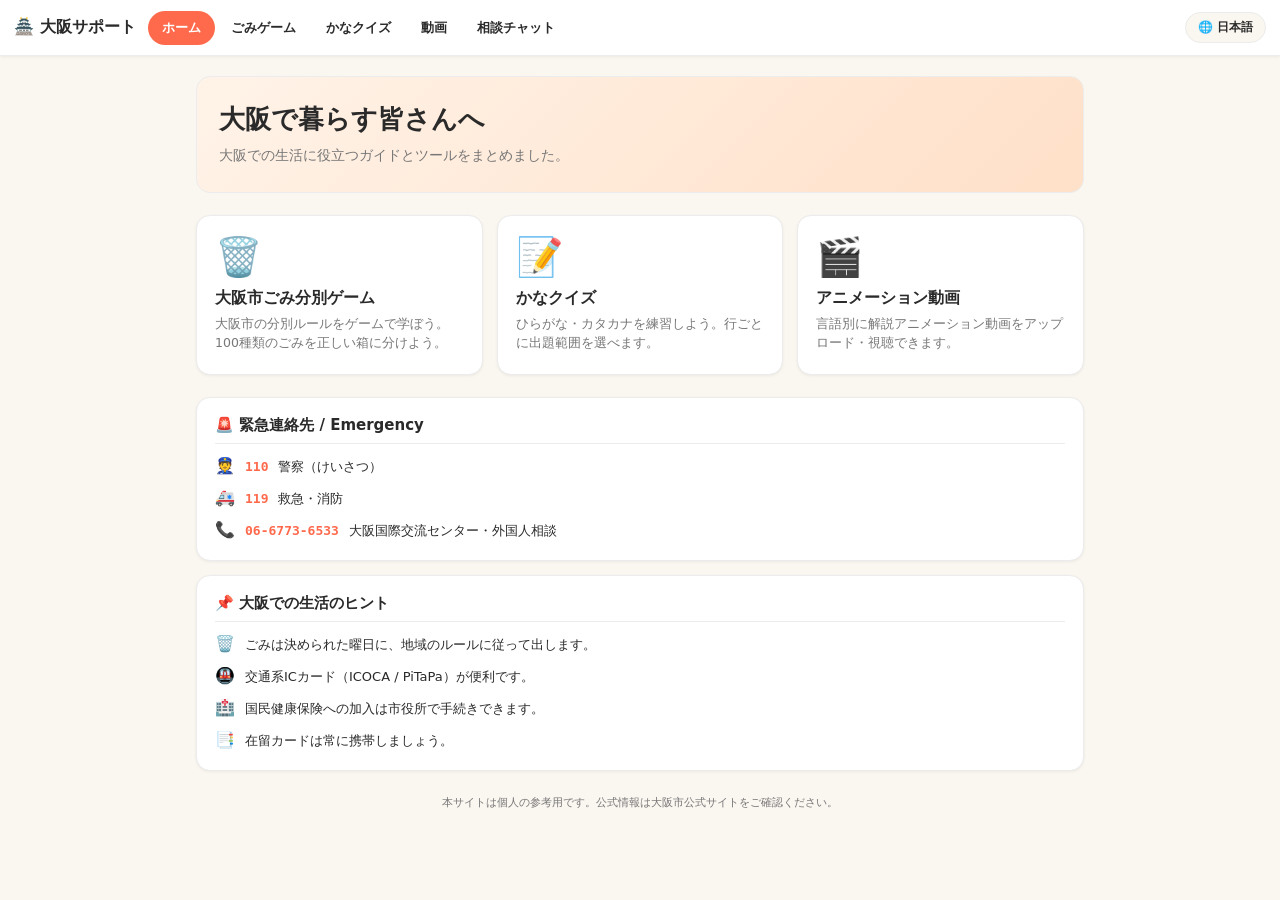
==== index.html @ a8efd66d "Add Kana Quiz section (hiragana/katakana drill) New kana.html page plus nav entry on every page and " ====
<!DOCTYPE html>
<html lang="ja">
<head>
<meta charset="UTF-8" />
<meta name="viewport" content="width=device-width, initial-scale=1.0, viewport-fit=cover" />
<title>🏯 大阪サポート / Osaka Support</title>
<link rel="icon" href="data:image/svg+xml,<svg xmlns=%22http://www.w3.org/2000/svg%22 viewBox=%220 0 100 100%22><text y=%22.9em%22 font-size=%2290%22>🏯</text></svg>" />
<link rel="stylesheet" href="styles.css" />
<style>
  .hero {
    background: linear-gradient(135deg, #fff3e8 0%, #ffe0c8 100%);
    border: 1px solid var(--c-line);
    border-radius: var(--radius);
    padding: 26px 22px;
    margin-bottom: 8px;
  }
  .hero h1 { margin-bottom: 8px; }
  .hero .lead { margin-bottom: 0; font-size: 14px; }
</style>
</head>
<body>

<header class="site-header">
  <a href="index.html" class="site-brand">🏯 大阪サポート</a>
  <nav class="site-nav">
    <a href="index.html"  class="nav-link" data-page="home"   data-nav="home">ホーム</a>
    <a href="game.html"   class="nav-link" data-page="game"   data-nav="game">ごみゲーム</a>
    <a href="kana.html"   class="nav-link" data-page="kana"   data-nav="kana">かなクイズ</a>
    <a href="videos.html" class="nav-link" data-page="videos" data-nav="videos">動画</a>
    <a href="contact.html" class="nav-link" data-page="contact" data-nav="contact">相談チャット</a>
  </nav>
  <button class="site-lang-toggle" type="button">🌐 日本語</button>
</header>

<main class="page">
  <section class="hero">
    <h1 id="heroTitle">大阪で暮らす皆さんへ</h1>
    <p class="lead" id="heroLead">大阪での生活に役立つガイドとツールをまとめました。</p>
  </section>

  <section class="feature-grid">
    <a href="game.html" class="feature-card">
      <div class="feature-icon">🗑️</div>
      <h3 id="card1Title">大阪市ごみ分別ゲーム</h3>
      <p  id="card1Desc">大阪市の分別ルールをゲームで学ぼう。100種類のごみを正しい箱に分けよう。</p>
    </a>
    <a href="kana.html" class="feature-card">
      <div class="feature-icon">📝</div>
      <h3 id="card3Title">かなクイズ</h3>
      <p  id="card3Desc">ひらがな・カタカナを練習しよう。行ごとに出題範囲を選べます。</p>
    </a>
    <a href="videos.html" class="feature-card">
      <div class="feature-icon">🎬</div>
      <h3 id="card2Title">アニメーション動画</h3>
      <p  id="card2Desc">言語別に解説アニメーション動画をアップロード・視聴できます。</p>
    </a>
  </section>

  <section class="info-card">
    <h3 id="infoTitle">🚨 緊急連絡先 / Emergency</h3>
    <ul>
      <li><span class="icon">👮</span><span class="num">110</span> <span id="info110">警察（けいさつ）</span></li>
      <li><span class="icon">🚑</span><span class="num">119</span> <span id="info119">救急・消防</span></li>
      <li><span class="icon">📞</span><span class="num">06-6773-6533</span> <span id="infoOsaka">大阪国際交流センター・外国人相談</span></li>
    </ul>
  </section>

  <section class="info-card">
    <h3 id="tipsTitle">📌 大阪での生活のヒント</h3>
    <ul>
      <li><span class="icon">🗑️</span><span id="tip1">ごみは決められた曜日に、地域のルールに従って出します。</span></li>
      <li><span class="icon">🚇</span><span id="tip2">交通系ICカード（ICOCA / PiTaPa）が便利です。</span></li>
      <li><span class="icon">🏥</span><span id="tip3">国民健康保険への加入は市役所で手続きできます。</span></li>
      <li><span class="icon">📑</span><span id="tip4">在留カードは常に携帯しましょう。</span></li>
    </ul>
  </section>

  <p class="muted center" id="footerNote" style="margin-top:24px;font-size:11px;">
    本サイトは個人の参考用です。公式情報は大阪市公式サイトをご確認ください。
  </p>
</main>

<script src="common.js"></script>
<script>
(() => {
  'use strict';

  const HOME_I18N = {
    ja: {
      heroTitle: '大阪で暮らす皆さんへ',
      heroLead: '大阪での生活に役立つガイドとツールをまとめました。',
      card1Title: '大阪市ごみ分別ゲーム',
      card1Desc:  '大阪市の分別ルールをゲームで学ぼう。100種類のごみを正しい箱に分けよう。',
      card2Title: 'アニメーション動画',
      card2Desc:  '言語別に解説アニメーション動画をアップロード・視聴できます。',
      card3Title: 'かなクイズ',
      card3Desc:  'ひらがな・カタカナを練習しよう。行ごとに出題範囲を選べます。',
      infoTitle:  '🚨 緊急連絡先 / Emergency',
      info110:    '警察（けいさつ）',
      info119:    '救急・消防',
      infoOsaka:  '大阪国際交流センター・外国人相談',
      tipsTitle:  '📌 大阪での生活のヒント',
      tip1: 'ごみは決められた曜日に、地域のルールに従って出します。',
      tip2: '交通系ICカード（ICOCA / PiTaPa）が便利です。',
      tip3: '国民健康保険への加入は市役所で手続きできます。',
      tip4: '在留カードは常に携帯しましょう。',
      footerNote: '本サイトは個人の参考用です。公式情報は大阪市公式サイトをご確認ください。',
    },
    en: {
      heroTitle: 'Welcome to life in Osaka',
      heroLead:  'A small collection of guides and tools to help with daily life in Osaka.',
      card1Title: 'Trash Sorting Game',
      card1Desc:  'Learn Osaka’s sorting rules through play — 100 trash items, three bins.',
      card2Title: 'Animation Videos',
      card2Desc:  'Upload and watch explanation animations organized by language.',
      card3Title: 'Kana Quiz',
      card3Desc:  'Practice hiragana & katakana. Pick exactly which rows and kana to drill.',
      infoTitle:  '🚨 Emergency contacts',
      info110:    'Police',
      info119:    'Ambulance / Fire',
      infoOsaka:  'Osaka International House — foreign resident hotline',
      tipsTitle:  '📌 Living tips',
      tip1: 'Put out trash on the scheduled day following your district’s rules.',
      tip2: 'IC transit cards (ICOCA / PiTaPa) make getting around much easier.',
      tip3: 'You can sign up for National Health Insurance at the ward office.',
      tip4: 'Always carry your Residence Card (在留カード).',
      footerNote: 'This site is for personal reference. Please check the Osaka City official site for current rules.',
    },
    zh: {
      heroTitle: '欢迎在大阪生活',
      heroLead:  '为在大阪生活的人士整理的实用指南和工具。',
      card1Title: '大阪垃圾分类游戏',
      card1Desc:  '通过游戏学习大阪的垃圾分类规则 —— 100 种垃圾，3 个垃圾桶。',
      card2Title: '动画视频',
      card2Desc:  '按语言分类上传和观看解说动画视频。',
      card3Title: '假名测验',
      card3Desc:  '练习平假名和片假名，可自由选择要测验的行与假名。',
      infoTitle:  '🚨 紧急联系电话',
      info110:    '警察',
      info119:    '救护车 / 消防',
      infoOsaka:  '大阪国际交流中心・外国人咨询',
      tipsTitle:  '📌 生活小贴士',
      tip1: '请按所在地区的规则在指定日期投放垃圾。',
      tip2: '交通 IC 卡 (ICOCA / PiTaPa) 出行非常方便。',
      tip3: '可以在区役所办理国民健康保险。',
      tip4: '请随身携带在留卡。',
      footerNote: '本网站仅供个人参考。请以大阪市官方网站信息为准。',
    },
    ko: {
      heroTitle: '오사카에서의 생활을 응원합니다',
      heroLead:  '오사카에서의 생활에 도움이 되는 가이드와 도구 모음입니다.',
      card1Title: '오사카 쓰레기 분리 게임',
      card1Desc:  '게임으로 오사카의 분리수거 규칙을 배워보세요. 100가지 쓰레기, 3개의 통.',
      card2Title: '애니메이션 동영상',
      card2Desc:  '언어별로 설명 애니메이션을 업로드하고 시청할 수 있습니다.',
      card3Title: '가나 퀴즈',
      card3Desc:  '히라가나·가타카나를 연습하세요. 행과 가나를 자유롭게 선택할 수 있습니다.',
      infoTitle:  '🚨 긴급 연락처',
      info110:    '경찰',
      info119:    '구급・소방',
      infoOsaka:  '오사카 국제교류센터・외국인 상담',
      tipsTitle:  '📌 생활 팁',
      tip1: '쓰레기는 지역 규칙에 따라 지정된 요일에 배출하세요.',
      tip2: '교통 IC 카드 (ICOCA / PiTaPa)가 매우 편리합니다.',
      tip3: '국민건강보험 가입은 구청에서 신청할 수 있습니다.',
      tip4: '재류 카드는 항상 휴대하세요.',
      footerNote: '본 사이트는 개인 참고용입니다. 공식 정보는 오사카시 공식 사이트를 확인하세요.',
    },
    my: {
      heroTitle: 'အိုဆာကာတွင် နေထိုင်ကြသူများအတွက်',
      heroLead:  'အိုဆာကာတွင် နေထိုင်ရာ၌ အသုံးဝင်သော လမ်းညွှန်များနှင့် ကိရိယာများ။',
      card1Title: 'အိုဆာကာ အမှိုက်ခွဲခြားရေးဂိမ်း',
      card1Desc:  'ဂိမ်းဖြင့် အိုဆာကာအမှိုက်ခွဲခြားရေးစည်းမျဉ်းကို လေ့လာပါ။ အမှိုက် ၁၀၀ မျိုး၊ အမှိုက်ပုံး ၃ ခု။',
      card2Title: 'အန်နီမေးရှင်း ဗီဒီယိုများ',
      card2Desc:  'ဘာသာစကားအလိုက် ရှင်းပြ ဗီဒီယိုများကို တင်ပြီး ကြည့်ရှုနိုင်ပါသည်။',
      card3Title: 'ကာနာ ပဟေဠိ',
      card3Desc:  'ဟိရဂန၊ ကတခန ကို လေ့ကျင့်ပါ။ မေးခွန်းထုတ်မည့် အတန်းနှင့် ကာနာများကို ရွေးနိုင်သည်။',
      infoTitle:  '🚨 အရေးပေါ်ဆက်သွယ်ရန်',
      info110:    'ရဲ',
      info119:    'အရေးပေါ်/မီးသတ်',
      infoOsaka:  'အိုဆာကာ နိုင်ငံတကာစင်တာ၊ နိုင်ငံခြားသား အကြံပေး',
      tipsTitle:  '📌 နေထိုင်ရေး အကြံပေးချက်များ',
      tip1: 'အမှိုက်ကို သင့်ဒေသ စည်းမျဉ်းအတိုင်း သတ်မှတ်ထားသောနေ့တွင်သာ ထုတ်ပါ။',
      tip2: 'ပို့ဆောင်ရေး IC ကတ် (ICOCA / PiTaPa) သုံးခြင်းသည် အလွန်အဆင်ပြေပါသည်။',
      tip3: 'အမျိုးသား ကျန်းမာရေးအာမခံကို ခရိုင်ရုံးတွင် လျှောက်ထားနိုင်သည်။',
      tip4: 'နေထိုင်ခွင့်ကတ်ကို အမြဲဆောင်ထားပါ။',
      footerNote: 'ဤဆိုက်သည် ကိုယ်ပိုင်အကိုးအကားအတွက်သာ။ တရားဝင်အချက်အလက်များကို အိုဆာကာမြို့တရားဝင်ဆိုက်တွင် ကြည့်ပါ။',
    },
    vi: {
      heroTitle: 'Chào mừng đến với cuộc sống ở Osaka',
      heroLead:  'Một bộ sưu tập nhỏ các hướng dẫn và công cụ giúp ích cho cuộc sống ở Osaka.',
      card1Title: 'Trò chơi phân loại rác Osaka',
      card1Desc:  'Học quy tắc phân loại rác của Osaka qua trò chơi — 100 món rác, 3 thùng.',
      card2Title: 'Video hoạt hình',
      card2Desc:  'Tải lên và xem các video hoạt hình giải thích, phân loại theo ngôn ngữ.',
      card3Title: 'Trắc nghiệm Kana',
      card3Desc:  'Luyện hiragana & katakana. Chọn chính xác hàng và kana muốn ôn.',
      infoTitle:  '🚨 Liên hệ khẩn cấp',
      info110:    'Cảnh sát',
      info119:    'Cấp cứu / Cứu hỏa',
      infoOsaka:  'Trung tâm quốc tế Osaka — đường dây tư vấn cho người nước ngoài',
      tipsTitle:  '📌 Mẹo sinh sống',
      tip1: 'Đổ rác đúng ngày quy định theo quy tắc của khu vực bạn ở.',
      tip2: 'Thẻ IC giao thông (ICOCA / PiTaPa) rất tiện lợi khi đi lại.',
      tip3: 'Bạn có thể đăng ký bảo hiểm y tế quốc dân tại văn phòng quận.',
      tip4: 'Luôn mang theo Thẻ cư trú (在留カード).',
      footerNote: 'Trang web này chỉ để tham khảo cá nhân. Vui lòng xem trang chính thức của thành phố Osaka để biết thông tin mới nhất.',
    },
  };

  function applyHome() {
    const lang = getLang();
    const L = HOME_I18N[lang] || HOME_I18N.ja;
    for (const key in L) {
      const el = document.getElementById(key);
      if (el) el.textContent = L[key];
    }
  }

  function refresh() {
    applySiteHeader('home');
    applyHome();
  }

  refresh();
  setupLangToggle(refresh);
})();
</script>
</body>
</html>
---- styles.css ----
/* ================================================
   Osaka Support — shared site styles
   Used across index.html, game.html, videos.html
   ================================================ */

*, *::before, *::after { box-sizing: border-box; margin: 0; padding: 0; }

:root {
  --c-burnable: #e25b5b;
  --c-recycle:  #d99431;
  --c-plastic:  #3f7cb8;
  --c-bg:       #faf6f0;
  --c-panel:    #ffffff;
  --c-text:     #2a2a2a;
  --c-muted:    #777777;
  --c-line:     #ececec;
  --c-accent:   #ff6a4d;
  --c-accent-2: #ff8a3c;
  --shadow-sm:  0 1px 3px rgba(0,0,0,0.06);
  --shadow-md:  0 4px 12px rgba(0,0,0,0.08);
  --shadow-lg:  0 10px 24px rgba(0,0,0,0.14);
  --radius:     14px;
  --site-header-h: 56px;
}

html, body { width: 100%; }
body {
  font-family: "Hiragino Kaku Gothic ProN", "Hiragino Sans", "Yu Gothic Medium",
               "Yu Gothic", "Meiryo", "Noto Sans CJK JP", "Noto Sans CJK SC",
               "Noto Sans CJK KR", "Noto Sans Myanmar", "Pyidaungsu", "Padauk",
               system-ui, sans-serif;
  background: var(--c-bg);
  color: var(--c-text);
  -webkit-tap-highlight-color: transparent;
  min-height: 100dvh;
}

[lang="my"], .lang-my {
  font-family: "Noto Sans Myanmar", "Pyidaungsu", "Padauk",
               "Myanmar Text", sans-serif;
}

/* ================ Site header ================ */
.site-header {
  background: var(--c-panel);
  border-bottom: 1px solid var(--c-line);
  padding: 0 14px;
  display: flex;
  align-items: center;
  gap: 12px;
  position: sticky;
  top: 0;
  z-index: 200;
  height: var(--site-header-h);
  box-shadow: var(--shadow-sm);
}

.site-brand {
  font-weight: 800;
  font-size: 16px;
  flex-shrink: 0;
  white-space: nowrap;
  color: var(--c-text);
  text-decoration: none;
}

.site-nav {
  display: flex;
  gap: 2px;
  flex: 1;
  overflow-x: auto;
  scrollbar-width: none;
}
.site-nav::-webkit-scrollbar { display: none; }

.nav-link {
  color: var(--c-text);
  text-decoration: none;
  padding: 8px 14px;
  border-radius: 999px;
  font-size: 13px;
  font-weight: 600;
  white-space: nowrap;
  transition: background 0.12s ease;
}
.nav-link:hover { background: var(--c-bg); }
.nav-link.active {
  background: var(--c-accent);
  color: white;
}

.site-lang-toggle {
  background: var(--c-bg);
  border: 1px solid var(--c-line);
  border-radius: 999px;
  padding: 6px 12px;
  font-size: 12px;
  font-weight: 600;
  cursor: pointer;
  color: var(--c-text);
  font-family: inherit;
  white-space: nowrap;
  flex-shrink: 0;
}
.site-lang-toggle:hover { background: #f0ebe2; }

/* Lang menu (popup from header toggle) */
.lang-menu {
  position: fixed;
  background: var(--c-panel);
  border: 1px solid var(--c-line);
  border-radius: 12px;
  box-shadow: var(--shadow-lg);
  padding: 6px;
  display: flex;
  flex-direction: column;
  gap: 2px;
  z-index: 9999;
  min-width: 140px;
}
.lang-menu-item {
  background: transparent;
  border: none;
  text-align: left;
  padding: 8px 12px;
  font-size: 13px;
  font-weight: 600;
  border-radius: 8px;
  cursor: pointer;
  color: var(--c-text);
  font-family: inherit;
}
.lang-menu-item:hover { background: var(--c-bg); }
.lang-menu-item.active { background: var(--c-accent); color: white; }

/* ================ Page container ================ */
.page {
  max-width: 920px;
  margin: 0 auto;
  padding: 20px 16px 40px;
}

.page h1 {
  font-size: 26px;
  font-weight: 800;
  margin-bottom: 6px;
  line-height: 1.25;
}
.page h2 {
  font-size: 20px;
  font-weight: 700;
  margin-bottom: 8px;
  line-height: 1.3;
}
.page .lead {
  font-size: 14px;
  color: var(--c-muted);
  line-height: 1.6;
  margin-bottom: 18px;
}

/* ================ Cards / sections ================ */
.card {
  background: var(--c-panel);
  border: 1px solid var(--c-line);
  border-radius: var(--radius);
  padding: 18px;
  box-shadow: var(--shadow-sm);
}

.feature-grid {
  display: grid;
  grid-template-columns: repeat(auto-fit, minmax(240px, 1fr));
  gap: 14px;
  margin: 22px 0;
}

.feature-card {
  background: var(--c-panel);
  border: 1px solid var(--c-line);
  border-radius: var(--radius);
  padding: 22px 18px;
  text-decoration: none;
  color: var(--c-text);
  box-shadow: var(--shadow-sm);
  transition: transform 0.15s ease, box-shadow 0.15s ease;
  display: flex;
  flex-direction: column;
  gap: 6px;
}
.feature-card:hover {
  transform: translateY(-3px);
  box-shadow: var(--shadow-md);
}
.feature-card .feature-icon {
  font-size: 38px;
  line-height: 1;
  margin-bottom: 6px;
}
.feature-card h3 {
  font-size: 16px;
  font-weight: 700;
}
.feature-card p {
  font-size: 12.5px;
  color: var(--c-muted);
  line-height: 1.5;
}

/* Info card with list */
.info-card {
  background: var(--c-panel);
  border: 1px solid var(--c-line);
  border-radius: var(--radius);
  padding: 18px;
  box-shadow: var(--shadow-sm);
  margin: 14px 0;
}
.info-card h3 {
  font-size: 15px;
  font-weight: 700;
  margin-bottom: 10px;
  padding-bottom: 8px;
  border-bottom: 1px solid var(--c-line);
}
.info-card ul {
  list-style: none;
  padding: 0;
  display: flex;
  flex-direction: column;
  gap: 8px;
}
.info-card li {
  font-size: 13px;
  line-height: 1.5;
  display: flex;
  gap: 10px;
  align-items: baseline;
}
.info-card li .icon { font-size: 16px; flex-shrink: 0; }
.info-card li .num {
  font-weight: 700;
  font-family: ui-monospace, "SF Mono", Menlo, monospace;
  color: var(--c-accent);
}

/* ================ Buttons ================ */
.btn {
  background: var(--c-accent);
  color: white;
  border: none;
  border-radius: 999px;
  padding: 12px 28px;
  font-size: 14px;
  font-weight: 700;
  cursor: pointer;
  box-shadow: 0 3px 8px rgba(255, 106, 77, 0.3);
  font-family: inherit;
  text-decoration: none;
  display: inline-block;
  transition: transform 0.1s ease;
}
.btn:active { transform: translateY(1px); }

.btn-ghost {
  background: var(--c-panel);
  color: var(--c-text);
  border: 1px solid var(--c-line);
  box-shadow: none;
}

/* ================ Language pills (in-page) ================ */
.lang-pills {
  display: flex;
  flex-wrap: wrap;
  gap: 6px;
  margin: 14px 0 18px;
}
.lang-pill {
  background: var(--c-panel);
  border: 1px solid var(--c-line);
  border-radius: 999px;
  padding: 7px 14px;
  font-size: 13px;
  font-weight: 600;
  cursor: pointer;
  color: var(--c-text);
  font-family: inherit;
}
.lang-pill:hover { background: #f5f0e7; }
.lang-pill.active {
  background: var(--c-accent);
  color: white;
  border-color: var(--c-accent);
}

/* ================ Utility ================ */
.hidden { display: none !important; }
.muted  { color: var(--c-muted); }
.center { text-align: center; }

@media (max-width: 480px) {
  .site-header { padding: 0 10px; gap: 8px; }
  .site-brand { font-size: 14px; }
  .nav-link { padding: 7px 11px; font-size: 12.5px; }
  .site-lang-toggle { font-size: 11px; padding: 5px 10px; }
  .page { padding: 14px 12px 30px; }
  .page h1 { font-size: 22px; }
}
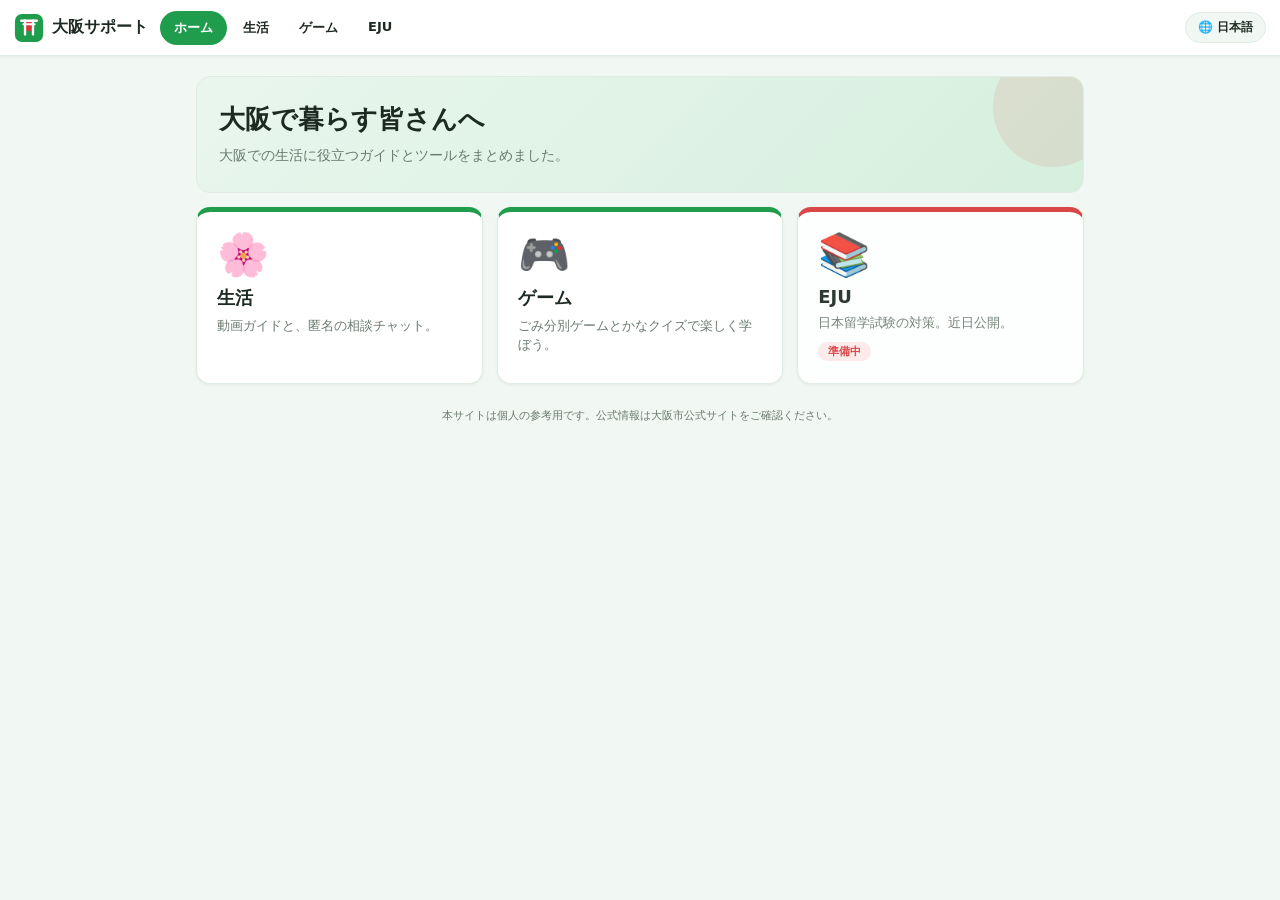
==== commit 1ed5e593: "Editable logo, green/white/red theme, 3-category homepage Branding - Add images/logo.svg — a plain-S" ====
--- a/index.html
+++ b/index.html
@@ -3,31 +3,80 @@
 <head>
 <meta charset="UTF-8" />
 <meta name="viewport" content="width=device-width, initial-scale=1.0, viewport-fit=cover" />
-<title>🏯 大阪サポート / Osaka Support</title>
-<link rel="icon" href="data:image/svg+xml,<svg xmlns=%22http://www.w3.org/2000/svg%22 viewBox=%220 0 100 100%22><text y=%22.9em%22 font-size=%2290%22>🏯</text></svg>" />
+<title>大阪サポート / Osaka Support</title>
+<link rel="icon" href="images/logo.svg" />
 <link rel="stylesheet" href="styles.css" />
 <style>
   .hero {
-    background: linear-gradient(135deg, #fff3e8 0%, #ffe0c8 100%);
+    background: linear-gradient(135deg, #e9f6ee 0%, #d6efdd 100%);
     border: 1px solid var(--c-line);
     border-radius: var(--radius);
     padding: 26px 22px;
-    margin-bottom: 8px;
+    margin-bottom: 14px;
+    position: relative;
+    overflow: hidden;
+  }
+  .hero::after {
+    content: '';
+    position: absolute;
+    top: -30px; right: -30px;
+    width: 120px; height: 120px;
+    border-radius: 50%;
+    background: var(--c-red);
+    opacity: 0.10;
   }
   .hero h1 { margin-bottom: 8px; }
   .hero .lead { margin-bottom: 0; font-size: 14px; }
+
+  .cat-grid {
+    display: grid;
+    grid-template-columns: repeat(auto-fit, minmax(240px, 1fr));
+    gap: 14px;
+    margin-bottom: 8px;
+  }
+  .cat-card {
+    background: var(--c-panel);
+    border: 1px solid var(--c-line);
+    border-radius: var(--radius);
+    padding: 22px 20px;
+    text-decoration: none;
+    color: var(--c-text);
+    box-shadow: var(--shadow-sm);
+    transition: transform 0.15s ease, box-shadow 0.15s ease;
+    display: flex;
+    flex-direction: column;
+    gap: 6px;
+    border-top: 5px solid var(--c-accent);
+  }
+  .cat-card:hover { transform: translateY(-4px); box-shadow: var(--shadow-md); }
+  .cat-card.soon { border-top-color: var(--c-red); opacity: 0.92; }
+  .cat-icon { font-size: 42px; line-height: 1; margin-bottom: 4px; }
+  .cat-card h3 { font-size: 18px; font-weight: 800; }
+  .cat-card p { font-size: 13px; color: var(--c-muted); line-height: 1.5; }
+  .cat-badge {
+    align-self: flex-start;
+    margin-top: 4px;
+    font-size: 11px;
+    font-weight: 700;
+    color: var(--c-red);
+    background: var(--c-red-soft);
+    border-radius: 999px;
+    padding: 2px 10px;
+  }
 </style>
 </head>
 <body>
 
 <header class="site-header">
-  <a href="index.html" class="site-brand">🏯 大阪サポート</a>
+  <a href="index.html" class="site-brand">
+    <img src="images/logo.svg" class="site-logo" alt="" />
+    <span class="site-brand-text">大阪サポート</span>
+  </a>
   <nav class="site-nav">
-    <a href="index.html"  class="nav-link" data-page="home"   data-nav="home">ホーム</a>
-    <a href="game.html"   class="nav-link" data-page="game"   data-nav="game">ごみゲーム</a>
-    <a href="kana.html"   class="nav-link" data-page="kana"   data-nav="kana">かなクイズ</a>
-    <a href="videos.html" class="nav-link" data-page="videos" data-nav="videos">動画</a>
-    <a href="contact.html" class="nav-link" data-page="contact" data-nav="contact">相談チャット</a>
+    <a href="index.html" class="nav-link" data-page="home"  data-nav="home">ホーム</a>
+    <a href="daily.html" class="nav-link" data-page="daily" data-nav="daily">生活</a>
+    <a href="games.html" class="nav-link" data-page="games" data-nav="games">ゲーム</a>
+    <a href="eju.html"   class="nav-link" data-page="eju"   data-nav="eju">EJU</a>
   </nav>
   <button class="site-lang-toggle" type="button">🌐 日本語</button>
 </header>
@@ -38,41 +87,23 @@
     <p class="lead" id="heroLead">大阪での生活に役立つガイドとツールをまとめました。</p>
   </section>
 
-  <section class="feature-grid">
-    <a href="game.html" class="feature-card">
-      <div class="feature-icon">🗑️</div>
-      <h3 id="card1Title">大阪市ごみ分別ゲーム</h3>
-      <p  id="card1Desc">大阪市の分別ルールをゲームで学ぼう。100種類のごみを正しい箱に分けよう。</p>
+  <section class="cat-grid">
+    <a href="daily.html" class="cat-card">
+      <div class="cat-icon">🌸</div>
+      <h3 id="catDailyT">生活</h3>
+      <p id="catDailyD">動画ガイドと、匿名の相談チャット。</p>
     </a>
-    <a href="kana.html" class="feature-card">
-      <div class="feature-icon">📝</div>
-      <h3 id="card3Title">かなクイズ</h3>
-      <p  id="card3Desc">ひらがな・カタカナを練習しよう。行ごとに出題範囲を選べます。</p>
+    <a href="games.html" class="cat-card">
+      <div class="cat-icon">🎮</div>
+      <h3 id="catGamesT">ゲーム</h3>
+      <p id="catGamesD">ごみ分別ゲームとかなクイズで楽しく学ぼう。</p>
     </a>
-    <a href="videos.html" class="feature-card">
-      <div class="feature-icon">🎬</div>
-      <h3 id="card2Title">アニメーション動画</h3>
-      <p  id="card2Desc">言語別に解説アニメーション動画をアップロード・視聴できます。</p>
+    <a href="eju.html" class="cat-card soon">
+      <div class="cat-icon">📚</div>
+      <h3 id="catEjuT">EJU</h3>
+      <p id="catEjuD">日本留学試験の対策。近日公開。</p>
+      <span class="cat-badge" id="catEjuBadge">準備中</span>
     </a>
-  </section>
-
-  <section class="info-card">
-    <h3 id="infoTitle">🚨 緊急連絡先 / Emergency</h3>
-    <ul>
-      <li><span class="icon">👮</span><span class="num">110</span> <span id="info110">警察（けいさつ）</span></li>
-      <li><span class="icon">🚑</span><span class="num">119</span> <span id="info119">救急・消防</span></li>
-      <li><span class="icon">📞</span><span class="num">06-6773-6533</span> <span id="infoOsaka">大阪国際交流センター・外国人相談</span></li>
-    </ul>
-  </section>
-
-  <section class="info-card">
-    <h3 id="tipsTitle">📌 大阪での生活のヒント</h3>
-    <ul>
-      <li><span class="icon">🗑️</span><span id="tip1">ごみは決められた曜日に、地域のルールに従って出します。</span></li>
-      <li><span class="icon">🚇</span><span id="tip2">交通系ICカード（ICOCA / PiTaPa）が便利です。</span></li>
-      <li><span class="icon">🏥</span><span id="tip3">国民健康保険への加入は市役所で手続きできます。</span></li>
-      <li><span class="icon">📑</span><span id="tip4">在留カードは常に携帯しましょう。</span></li>
-    </ul>
   </section>
 
   <p class="muted center" id="footerNote" style="margin-top:24px;font-size:11px;">
@@ -84,144 +115,43 @@
 <script>
 (() => {
   'use strict';
-
   const HOME_I18N = {
-    ja: {
-      heroTitle: '大阪で暮らす皆さんへ',
-      heroLead: '大阪での生活に役立つガイドとツールをまとめました。',
-      card1Title: '大阪市ごみ分別ゲーム',
-      card1Desc:  '大阪市の分別ルールをゲームで学ぼう。100種類のごみを正しい箱に分けよう。',
-      card2Title: 'アニメーション動画',
-      card2Desc:  '言語別に解説アニメーション動画をアップロード・視聴できます。',
-      card3Title: 'かなクイズ',
-      card3Desc:  'ひらがな・カタカナを練習しよう。行ごとに出題範囲を選べます。',
-      infoTitle:  '🚨 緊急連絡先 / Emergency',
-      info110:    '警察（けいさつ）',
-      info119:    '救急・消防',
-      infoOsaka:  '大阪国際交流センター・外国人相談',
-      tipsTitle:  '📌 大阪での生活のヒント',
-      tip1: 'ごみは決められた曜日に、地域のルールに従って出します。',
-      tip2: '交通系ICカード（ICOCA / PiTaPa）が便利です。',
-      tip3: '国民健康保険への加入は市役所で手続きできます。',
-      tip4: '在留カードは常に携帯しましょう。',
-      footerNote: '本サイトは個人の参考用です。公式情報は大阪市公式サイトをご確認ください。',
-    },
-    en: {
-      heroTitle: 'Welcome to life in Osaka',
-      heroLead:  'A small collection of guides and tools to help with daily life in Osaka.',
-      card1Title: 'Trash Sorting Game',
-      card1Desc:  'Learn Osaka’s sorting rules through play — 100 trash items, three bins.',
-      card2Title: 'Animation Videos',
-      card2Desc:  'Upload and watch explanation animations organized by language.',
-      card3Title: 'Kana Quiz',
-      card3Desc:  'Practice hiragana & katakana. Pick exactly which rows and kana to drill.',
-      infoTitle:  '🚨 Emergency contacts',
-      info110:    'Police',
-      info119:    'Ambulance / Fire',
-      infoOsaka:  'Osaka International House — foreign resident hotline',
-      tipsTitle:  '📌 Living tips',
-      tip1: 'Put out trash on the scheduled day following your district’s rules.',
-      tip2: 'IC transit cards (ICOCA / PiTaPa) make getting around much easier.',
-      tip3: 'You can sign up for National Health Insurance at the ward office.',
-      tip4: 'Always carry your Residence Card (在留カード).',
-      footerNote: 'This site is for personal reference. Please check the Osaka City official site for current rules.',
-    },
-    zh: {
-      heroTitle: '欢迎在大阪生活',
-      heroLead:  '为在大阪生活的人士整理的实用指南和工具。',
-      card1Title: '大阪垃圾分类游戏',
-      card1Desc:  '通过游戏学习大阪的垃圾分类规则 —— 100 种垃圾，3 个垃圾桶。',
-      card2Title: '动画视频',
-      card2Desc:  '按语言分类上传和观看解说动画视频。',
-      card3Title: '假名测验',
-      card3Desc:  '练习平假名和片假名，可自由选择要测验的行与假名。',
-      infoTitle:  '🚨 紧急联系电话',
-      info110:    '警察',
-      info119:    '救护车 / 消防',
-      infoOsaka:  '大阪国际交流中心・外国人咨询',
-      tipsTitle:  '📌 生活小贴士',
-      tip1: '请按所在地区的规则在指定日期投放垃圾。',
-      tip2: '交通 IC 卡 (ICOCA / PiTaPa) 出行非常方便。',
-      tip3: '可以在区役所办理国民健康保险。',
-      tip4: '请随身携带在留卡。',
-      footerNote: '本网站仅供个人参考。请以大阪市官方网站信息为准。',
-    },
-    ko: {
-      heroTitle: '오사카에서의 생활을 응원합니다',
-      heroLead:  '오사카에서의 생활에 도움이 되는 가이드와 도구 모음입니다.',
-      card1Title: '오사카 쓰레기 분리 게임',
-      card1Desc:  '게임으로 오사카의 분리수거 규칙을 배워보세요. 100가지 쓰레기, 3개의 통.',
-      card2Title: '애니메이션 동영상',
-      card2Desc:  '언어별로 설명 애니메이션을 업로드하고 시청할 수 있습니다.',
-      card3Title: '가나 퀴즈',
-      card3Desc:  '히라가나·가타카나를 연습하세요. 행과 가나를 자유롭게 선택할 수 있습니다.',
-      infoTitle:  '🚨 긴급 연락처',
-      info110:    '경찰',
-      info119:    '구급・소방',
-      infoOsaka:  '오사카 국제교류센터・외국인 상담',
-      tipsTitle:  '📌 생활 팁',
-      tip1: '쓰레기는 지역 규칙에 따라 지정된 요일에 배출하세요.',
-      tip2: '교통 IC 카드 (ICOCA / PiTaPa)가 매우 편리합니다.',
-      tip3: '국민건강보험 가입은 구청에서 신청할 수 있습니다.',
-      tip4: '재류 카드는 항상 휴대하세요.',
-      footerNote: '본 사이트는 개인 참고용입니다. 공식 정보는 오사카시 공식 사이트를 확인하세요.',
-    },
-    my: {
-      heroTitle: 'အိုဆာကာတွင် နေထိုင်ကြသူများအတွက်',
-      heroLead:  'အိုဆာကာတွင် နေထိုင်ရာ၌ အသုံးဝင်သော လမ်းညွှန်များနှင့် ကိရိယာများ။',
-      card1Title: 'အိုဆာကာ အမှိုက်ခွဲခြားရေးဂိမ်း',
-      card1Desc:  'ဂိမ်းဖြင့် အိုဆာကာအမှိုက်ခွဲခြားရေးစည်းမျဉ်းကို လေ့လာပါ။ အမှိုက် ၁၀၀ မျိုး၊ အမှိုက်ပုံး ၃ ခု။',
-      card2Title: 'အန်နီမေးရှင်း ဗီဒီယိုများ',
-      card2Desc:  'ဘာသာစကားအလိုက် ရှင်းပြ ဗီဒီယိုများကို တင်ပြီး ကြည့်ရှုနိုင်ပါသည်။',
-      card3Title: 'ကာနာ ပဟေဠိ',
-      card3Desc:  'ဟိရဂန၊ ကတခန ကို လေ့ကျင့်ပါ။ မေးခွန်းထုတ်မည့် အတန်းနှင့် ကာနာများကို ရွေးနိုင်သည်။',
-      infoTitle:  '🚨 အရေးပေါ်ဆက်သွယ်ရန်',
-      info110:    'ရဲ',
-      info119:    'အရေးပေါ်/မီးသတ်',
-      infoOsaka:  'အိုဆာကာ နိုင်ငံတကာစင်တာ၊ နိုင်ငံခြားသား အကြံပေး',
-      tipsTitle:  '📌 နေထိုင်ရေး အကြံပေးချက်များ',
-      tip1: 'အမှိုက်ကို သင့်ဒေသ စည်းမျဉ်းအတိုင်း သတ်မှတ်ထားသောနေ့တွင်သာ ထုတ်ပါ။',
-      tip2: 'ပို့ဆောင်ရေး IC ကတ် (ICOCA / PiTaPa) သုံးခြင်းသည် အလွန်အဆင်ပြေပါသည်။',
-      tip3: 'အမျိုးသား ကျန်းမာရေးအာမခံကို ခရိုင်ရုံးတွင် လျှောက်ထားနိုင်သည်။',
-      tip4: 'နေထိုင်ခွင့်ကတ်ကို အမြဲဆောင်ထားပါ။',
-      footerNote: 'ဤဆိုက်သည် ကိုယ်ပိုင်အကိုးအကားအတွက်သာ။ တရားဝင်အချက်အလက်များကို အိုဆာကာမြို့တရားဝင်ဆိုက်တွင် ကြည့်ပါ။',
-    },
-    vi: {
-      heroTitle: 'Chào mừng đến với cuộc sống ở Osaka',
-      heroLead:  'Một bộ sưu tập nhỏ các hướng dẫn và công cụ giúp ích cho cuộc sống ở Osaka.',
-      card1Title: 'Trò chơi phân loại rác Osaka',
-      card1Desc:  'Học quy tắc phân loại rác của Osaka qua trò chơi — 100 món rác, 3 thùng.',
-      card2Title: 'Video hoạt hình',
-      card2Desc:  'Tải lên và xem các video hoạt hình giải thích, phân loại theo ngôn ngữ.',
-      card3Title: 'Trắc nghiệm Kana',
-      card3Desc:  'Luyện hiragana & katakana. Chọn chính xác hàng và kana muốn ôn.',
-      infoTitle:  '🚨 Liên hệ khẩn cấp',
-      info110:    'Cảnh sát',
-      info119:    'Cấp cứu / Cứu hỏa',
-      infoOsaka:  'Trung tâm quốc tế Osaka — đường dây tư vấn cho người nước ngoài',
-      tipsTitle:  '📌 Mẹo sinh sống',
-      tip1: 'Đổ rác đúng ngày quy định theo quy tắc của khu vực bạn ở.',
-      tip2: 'Thẻ IC giao thông (ICOCA / PiTaPa) rất tiện lợi khi đi lại.',
-      tip3: 'Bạn có thể đăng ký bảo hiểm y tế quốc dân tại văn phòng quận.',
-      tip4: 'Luôn mang theo Thẻ cư trú (在留カード).',
-      footerNote: 'Trang web này chỉ để tham khảo cá nhân. Vui lòng xem trang chính thức của thành phố Osaka để biết thông tin mới nhất.',
-    },
+    ja: { heroTitle:'大阪で暮らす皆さんへ', heroLead:'大阪での生活に役立つガイドとツールをまとめました。',
+      catDailyT:'生活', catDailyD:'動画ガイドと、匿名の相談チャット。',
+      catGamesT:'ゲーム', catGamesD:'ごみ分別ゲームとかなクイズで楽しく学ぼう。',
+      catEjuT:'EJU', catEjuD:'日本留学試験の対策。近日公開。', catEjuBadge:'準備中',
+      footerNote:'本サイトは個人の参考用です。公式情報は大阪市公式サイトをご確認ください。' },
+    en: { heroTitle:'Welcome to life in Osaka', heroLead:'Guides and tools to help with daily life in Osaka.',
+      catDailyT:'Daily Life', catDailyD:'Video guides and an anonymous help chat.',
+      catGamesT:'Games', catGamesD:'Learn through the trash-sorting game and kana quiz.',
+      catEjuT:'EJU', catEjuD:'Exam prep for the EJU. Coming soon.', catEjuBadge:'Coming soon',
+      footerNote:'This site is for personal reference. Please check the Osaka City official site for current rules.' },
+    zh: { heroTitle:'欢迎在大阪生活', heroLead:'为在大阪生活的人士整理的实用指南和工具。',
+      catDailyT:'日常生活', catDailyD:'视频指南与匿名咨询聊天。',
+      catGamesT:'游戏', catGamesD:'通过垃圾分类游戏和假名测验快乐学习。',
+      catEjuT:'EJU', catEjuD:'日本留学考试备考。即将推出。', catEjuBadge:'敬请期待',
+      footerNote:'本网站仅供个人参考。请以大阪市官方网站信息为准。' },
+    ko: { heroTitle:'오사카에서의 생활을 응원합니다', heroLead:'오사카 생활에 도움이 되는 가이드와 도구 모음입니다.',
+      catDailyT:'생활', catDailyD:'동영상 가이드와 익명 상담 채팅.',
+      catGamesT:'게임', catGamesD:'쓰레기 분리 게임과 가나 퀴즈로 즐겁게 배우기.',
+      catEjuT:'EJU', catEjuD:'일본 유학 시험 대비. 곧 공개.', catEjuBadge:'준비 중',
+      footerNote:'본 사이트는 개인 참고용입니다. 공식 정보는 오사카시 공식 사이트를 확인하세요.' },
+    my: { heroTitle:'အိုဆာကာတွင် နေထိုင်ကြသူများအတွက်', heroLead:'အိုဆာကာတွင် နေထိုင်ရာ၌ အသုံးဝင်သော လမ်းညွှန်များနှင့် ကိရိယာများ။',
+      catDailyT:'နေ့စဉ်ဘဝ', catDailyD:'ဗီဒီယိုလမ်းညွှန်နှင့် အမည်ဝှက်အကူအညီ ချက်တင်။',
+      catGamesT:'ဂိမ်းများ', catGamesD:'အမှိုက်ခွဲခြားဂိမ်းနှင့် ကာနာပဟေဠိဖြင့် ပျော်ရွှင်စွာ လေ့လာပါ။',
+      catEjuT:'EJU', catEjuD:'EJU စာမေးပွဲ ပြင်ဆင်ရေး။ မကြာမီ ထွက်ရှိမည်။', catEjuBadge:'ပြင်ဆင်ဆဲ',
+      footerNote:'ဤဆိုက်သည် ကိုယ်ပိုင်အကိုးအကားအတွက်သာ။ တရားဝင်အချက်အလက်များကို အိုဆာကာမြို့တရားဝင်ဆိုက်တွင် ကြည့်ပါ။' },
+    vi: { heroTitle:'Chào mừng đến với cuộc sống ở Osaka', heroLead:'Các hướng dẫn và công cụ giúp ích cho cuộc sống ở Osaka.',
+      catDailyT:'Đời sống', catDailyD:'Video hướng dẫn và chat hỗ trợ ẩn danh.',
+      catGamesT:'Trò chơi', catGamesD:'Học qua trò chơi phân loại rác và trắc nghiệm kana.',
+      catEjuT:'EJU', catEjuD:'Ôn thi EJU. Sắp ra mắt.', catEjuBadge:'Sắp có',
+      footerNote:'Trang web này chỉ để tham khảo cá nhân. Vui lòng xem trang chính thức của thành phố Osaka.' },
   };
-
   function applyHome() {
-    const lang = getLang();
-    const L = HOME_I18N[lang] || HOME_I18N.ja;
-    for (const key in L) {
-      const el = document.getElementById(key);
-      if (el) el.textContent = L[key];
-    }
+    const L = HOME_I18N[getLang()] || HOME_I18N.ja;
+    for (const k in L) { const el = document.getElementById(k); if (el) el.textContent = L[k]; }
   }
-
-  function refresh() {
-    applySiteHeader('home');
-    applyHome();
-  }
-
+  function refresh() { applySiteHeader('home'); applyHome(); }
   refresh();
   setupLangToggle(refresh);
 })();
--- a/styles.css
+++ b/styles.css
@@ -6,19 +6,28 @@
 *, *::before, *::after { box-sizing: border-box; margin: 0; padding: 0; }
 
 :root {
-  --c-burnable: #e25b5b;
-  --c-recycle:  #d99431;
+  /* ---- Theme: green / white / a little red ---- */
+  --c-accent:      #1f9d4d;  /* green — primary */
+  --c-accent-2:    #157a3a;  /* darker green */
+  --c-accent-soft: #e9f6ee;  /* light green tint for selected / hover fills */
+  --c-red:         #d83a3a;  /* red — small accents, danger */
+  --c-red-soft:    #fcebeb;  /* light red tint */
+
+  --c-bg:       #f1f8f3;     /* near-white, faint green */
+  --c-panel:    #ffffff;
+  --c-text:     #1d2a22;
+  --c-muted:    #6a7a6f;
+  --c-line:     #e0ece3;
+
+  /* Trash-game bin categories — kept distinct but on-theme
+     (green / red / neutral-blue-grey). */
+  --c-burnable: #d83a3a;
+  --c-recycle:  #1f9d4d;
   --c-plastic:  #3f7cb8;
-  --c-bg:       #faf6f0;
-  --c-panel:    #ffffff;
-  --c-text:     #2a2a2a;
-  --c-muted:    #777777;
-  --c-line:     #ececec;
-  --c-accent:   #ff6a4d;
-  --c-accent-2: #ff8a3c;
-  --shadow-sm:  0 1px 3px rgba(0,0,0,0.06);
-  --shadow-md:  0 4px 12px rgba(0,0,0,0.08);
-  --shadow-lg:  0 10px 24px rgba(0,0,0,0.14);
+
+  --shadow-sm:  0 1px 3px rgba(20,60,35,0.07);
+  --shadow-md:  0 4px 12px rgba(20,60,35,0.10);
+  --shadow-lg:  0 10px 24px rgba(20,60,35,0.16);
   --radius:     14px;
   --site-header-h: 56px;
 }
@@ -62,6 +71,19 @@
   white-space: nowrap;
   color: var(--c-text);
   text-decoration: none;
+  display: inline-flex;
+  align-items: center;
+  gap: 8px;
+}
+.site-logo {
+  width: 30px;
+  height: 30px;
+  display: block;
+  flex-shrink: 0;
+}
+.site-brand-text { white-space: nowrap; }
+@media (max-width: 480px) {
+  .site-brand-text { display: none; }   /* logo only on small screens */
 }
 
 .site-nav {
@@ -254,7 +276,7 @@
   font-size: 14px;
   font-weight: 700;
   cursor: pointer;
-  box-shadow: 0 3px 8px rgba(255, 106, 77, 0.3);
+  box-shadow: 0 3px 8px rgba(31, 157, 77, 0.28);
   font-family: inherit;
   text-decoration: none;
   display: inline-block;
@@ -298,6 +320,31 @@
 .hidden { display: none !important; }
 .muted  { color: var(--c-muted); }
 .center { text-align: center; }
+
+/* ================ Reaction popups (games) ================ */
+.reaction-pop {
+  position: fixed;
+  z-index: 300;
+  pointer-events: none;
+  background: none;
+  border: none;
+  opacity: 0;
+  transform: scale(0.3) rotate(-8deg);
+  transition: transform 0.28s cubic-bezier(.34, 1.56, .64, 1), opacity 0.2s ease;
+  /* width / height are set inline to the same value, and object-fit
+     ensures every image fills that square box uniformly. */
+  object-fit: contain;
+  will-change: transform, opacity;
+}
+.reaction-pop.in  { opacity: 1; transform: scale(1) rotate(0deg); }
+.reaction-pop.out {
+  opacity: 0;
+  transform: scale(0.6) rotate(6deg);
+  transition: transform 0.34s ease, opacity 0.34s ease;
+}
+@media (prefers-reduced-motion: reduce) {
+  .reaction-pop, .reaction-pop.in, .reaction-pop.out { transition: opacity 0.2s ease; transform: none; }
+}
 
 @media (max-width: 480px) {
   .site-header { padding: 0 10px; gap: 8px; }
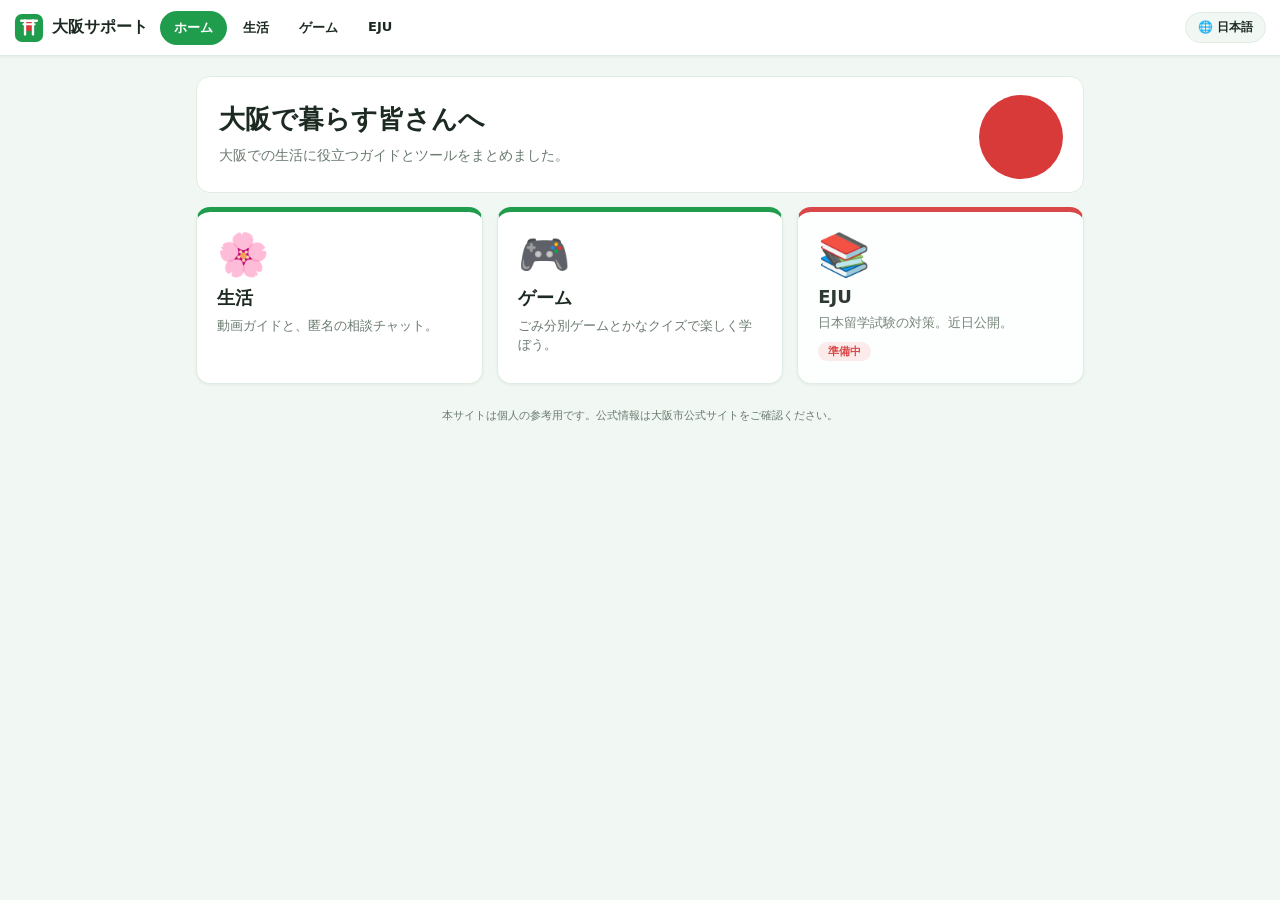
==== commit de32fe3a: "Home hero: white background with a red corner disc (flag motif) Change the welcome banner from the g" ====
--- a/index.html
+++ b/index.html
@@ -7,8 +7,9 @@
 <link rel="icon" href="images/logo.svg" />
 <link rel="stylesheet" href="styles.css" />
 <style>
+  /* White field with a red disc in the corner — Japanese-flag motif. */
   .hero {
-    background: linear-gradient(135deg, #e9f6ee 0%, #d6efdd 100%);
+    background: #ffffff;
     border: 1px solid var(--c-line);
     border-radius: var(--radius);
     padding: 26px 22px;
@@ -19,14 +20,17 @@
   .hero::after {
     content: '';
     position: absolute;
-    top: -30px; right: -30px;
-    width: 120px; height: 120px;
+    top: 18px; right: 20px;
+    width: 84px; height: 84px;
     border-radius: 50%;
     background: var(--c-red);
-    opacity: 0.10;
   }
-  .hero h1 { margin-bottom: 8px; }
-  .hero .lead { margin-bottom: 0; font-size: 14px; }
+  .hero h1 { margin-bottom: 8px; max-width: calc(100% - 96px); }
+  .hero .lead { margin-bottom: 0; font-size: 14px; max-width: calc(100% - 96px); }
+  @media (max-width: 420px) {
+    .hero::after { width: 60px; height: 60px; top: 16px; right: 16px; }
+    .hero h1, .hero .lead { max-width: calc(100% - 72px); }
+  }
 
   .cat-grid {
     display: grid;
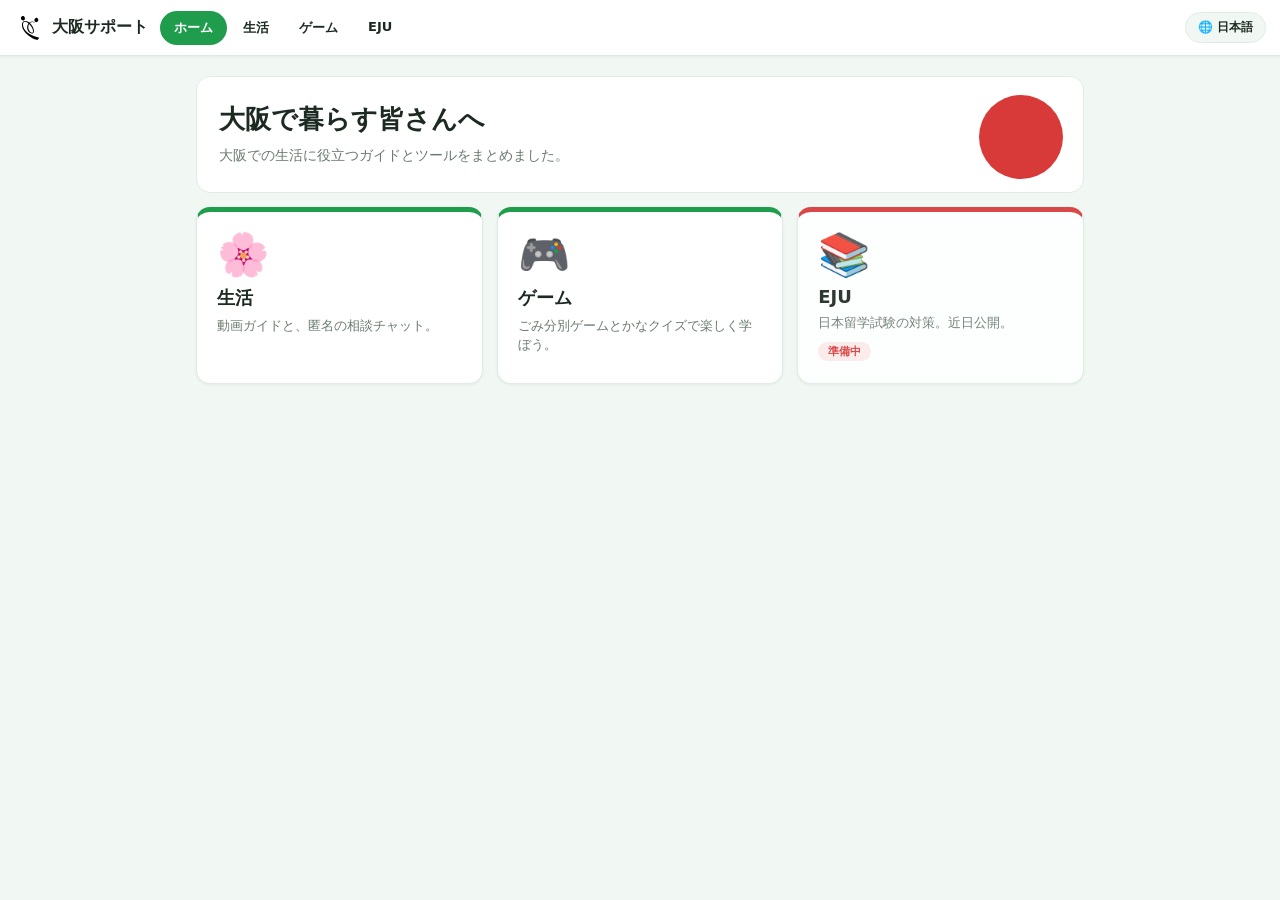
==== commit 1da9f17d: "Remove footer disclaimer note from home, games, and daily pages Co-Authored-By: Claude Fable 5 <nore" ====
--- a/index.html
+++ b/index.html
@@ -110,9 +110,6 @@
     </a>
   </section>
 
-  <p class="muted center" id="footerNote" style="margin-top:24px;font-size:11px;">
-    本サイトは個人の参考用です。公式情報は大阪市公式サイトをご確認ください。
-  </p>
 </main>
 
 <script src="common.js"></script>
@@ -123,33 +120,27 @@
     ja: { heroTitle:'大阪で暮らす皆さんへ', heroLead:'大阪での生活に役立つガイドとツールをまとめました。',
       catDailyT:'生活', catDailyD:'動画ガイドと、匿名の相談チャット。',
       catGamesT:'ゲーム', catGamesD:'ごみ分別ゲームとかなクイズで楽しく学ぼう。',
-      catEjuT:'EJU', catEjuD:'日本留学試験の対策。近日公開。', catEjuBadge:'準備中',
-      footerNote:'本サイトは個人の参考用です。公式情報は大阪市公式サイトをご確認ください。' },
+      catEjuT:'EJU', catEjuD:'日本留学試験の対策。近日公開。', catEjuBadge:'準備中' },
     en: { heroTitle:'Welcome to life in Osaka', heroLead:'Guides and tools to help with daily life in Osaka.',
       catDailyT:'Daily Life', catDailyD:'Video guides and an anonymous help chat.',
       catGamesT:'Games', catGamesD:'Learn through the trash-sorting game and kana quiz.',
-      catEjuT:'EJU', catEjuD:'Exam prep for the EJU. Coming soon.', catEjuBadge:'Coming soon',
-      footerNote:'This site is for personal reference. Please check the Osaka City official site for current rules.' },
+      catEjuT:'EJU', catEjuD:'Exam prep for the EJU. Coming soon.', catEjuBadge:'Coming soon' },
     zh: { heroTitle:'欢迎在大阪生活', heroLead:'为在大阪生活的人士整理的实用指南和工具。',
       catDailyT:'日常生活', catDailyD:'视频指南与匿名咨询聊天。',
       catGamesT:'游戏', catGamesD:'通过垃圾分类游戏和假名测验快乐学习。',
-      catEjuT:'EJU', catEjuD:'日本留学考试备考。即将推出。', catEjuBadge:'敬请期待',
-      footerNote:'本网站仅供个人参考。请以大阪市官方网站信息为准。' },
+      catEjuT:'EJU', catEjuD:'日本留学考试备考。即将推出。', catEjuBadge:'敬请期待' },
     ko: { heroTitle:'오사카에서의 생활을 응원합니다', heroLead:'오사카 생활에 도움이 되는 가이드와 도구 모음입니다.',
       catDailyT:'생활', catDailyD:'동영상 가이드와 익명 상담 채팅.',
       catGamesT:'게임', catGamesD:'쓰레기 분리 게임과 가나 퀴즈로 즐겁게 배우기.',
-      catEjuT:'EJU', catEjuD:'일본 유학 시험 대비. 곧 공개.', catEjuBadge:'준비 중',
-      footerNote:'본 사이트는 개인 참고용입니다. 공식 정보는 오사카시 공식 사이트를 확인하세요.' },
+      catEjuT:'EJU', catEjuD:'일본 유학 시험 대비. 곧 공개.', catEjuBadge:'준비 중' },
     my: { heroTitle:'အိုဆာကာတွင် နေထိုင်ကြသူများအတွက်', heroLead:'အိုဆာကာတွင် နေထိုင်ရာ၌ အသုံးဝင်သော လမ်းညွှန်များနှင့် ကိရိယာများ။',
       catDailyT:'နေ့စဉ်ဘဝ', catDailyD:'ဗီဒီယိုလမ်းညွှန်နှင့် အမည်ဝှက်အကူအညီ ချက်တင်။',
       catGamesT:'ဂိမ်းများ', catGamesD:'အမှိုက်ခွဲခြားဂိမ်းနှင့် ကာနာပဟေဠိဖြင့် ပျော်ရွှင်စွာ လေ့လာပါ။',
-      catEjuT:'EJU', catEjuD:'EJU စာမေးပွဲ ပြင်ဆင်ရေး။ မကြာမီ ထွက်ရှိမည်။', catEjuBadge:'ပြင်ဆင်ဆဲ',
-      footerNote:'ဤဆိုက်သည် ကိုယ်ပိုင်အကိုးအကားအတွက်သာ။ တရားဝင်အချက်အလက်များကို အိုဆာကာမြို့တရားဝင်ဆိုက်တွင် ကြည့်ပါ။' },
+      catEjuT:'EJU', catEjuD:'EJU စာမေးပွဲ ပြင်ဆင်ရေး။ မကြာမီ ထွက်ရှိမည်။', catEjuBadge:'ပြင်ဆင်ဆဲ' },
     vi: { heroTitle:'Chào mừng đến với cuộc sống ở Osaka', heroLead:'Các hướng dẫn và công cụ giúp ích cho cuộc sống ở Osaka.',
       catDailyT:'Đời sống', catDailyD:'Video hướng dẫn và chat hỗ trợ ẩn danh.',
       catGamesT:'Trò chơi', catGamesD:'Học qua trò chơi phân loại rác và trắc nghiệm kana.',
-      catEjuT:'EJU', catEjuD:'Ôn thi EJU. Sắp ra mắt.', catEjuBadge:'Sắp có',
-      footerNote:'Trang web này chỉ để tham khảo cá nhân. Vui lòng xem trang chính thức của thành phố Osaka.' },
+      catEjuT:'EJU', catEjuD:'Ôn thi EJU. Sắp ra mắt.', catEjuBadge:'Sắp có' },
   };
   function applyHome() {
     const L = HOME_I18N[getLang()] || HOME_I18N.ja;
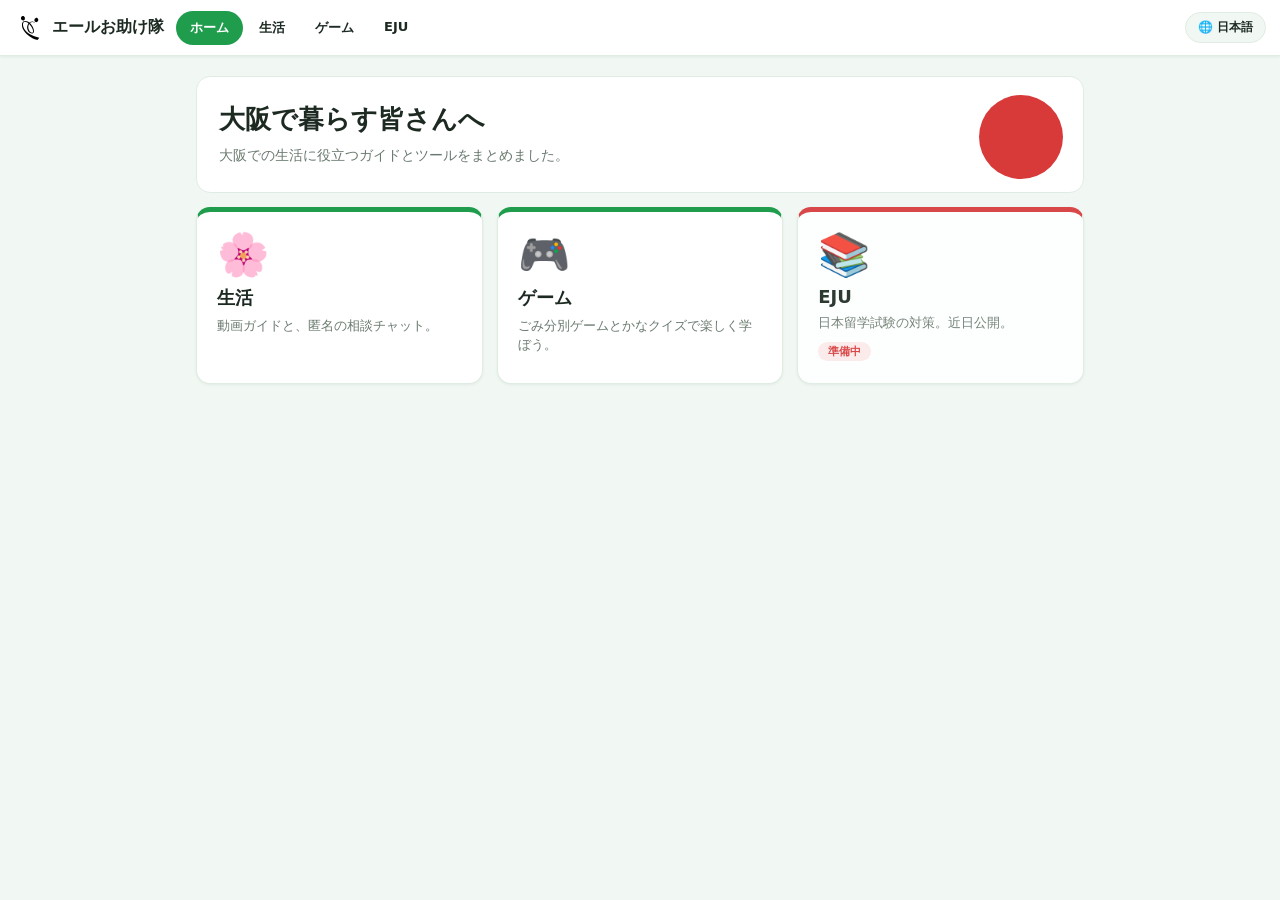
==== commit 2fa44e3d: "Rename site to エールお助け隊 across all pages and branding Co-Authored-By: Claude Fable 5 <noreply@anthrop" ====
--- a/index.html
+++ b/index.html
@@ -3,7 +3,7 @@
 <head>
 <meta charset="UTF-8" />
 <meta name="viewport" content="width=device-width, initial-scale=1.0, viewport-fit=cover" />
-<title>大阪サポート / Osaka Support</title>
+<title>エールお助け隊</title>
 <link rel="icon" href="images/logo.svg" />
 <link rel="stylesheet" href="styles.css" />
 <style>
@@ -74,7 +74,7 @@
 <header class="site-header">
   <a href="index.html" class="site-brand">
     <img src="images/logo.svg" class="site-logo" alt="" />
-    <span class="site-brand-text">大阪サポート</span>
+    <span class="site-brand-text">エールお助け隊</span>
   </a>
   <nav class="site-nav">
     <a href="index.html" class="nav-link" data-page="home"  data-nav="home">ホーム</a>
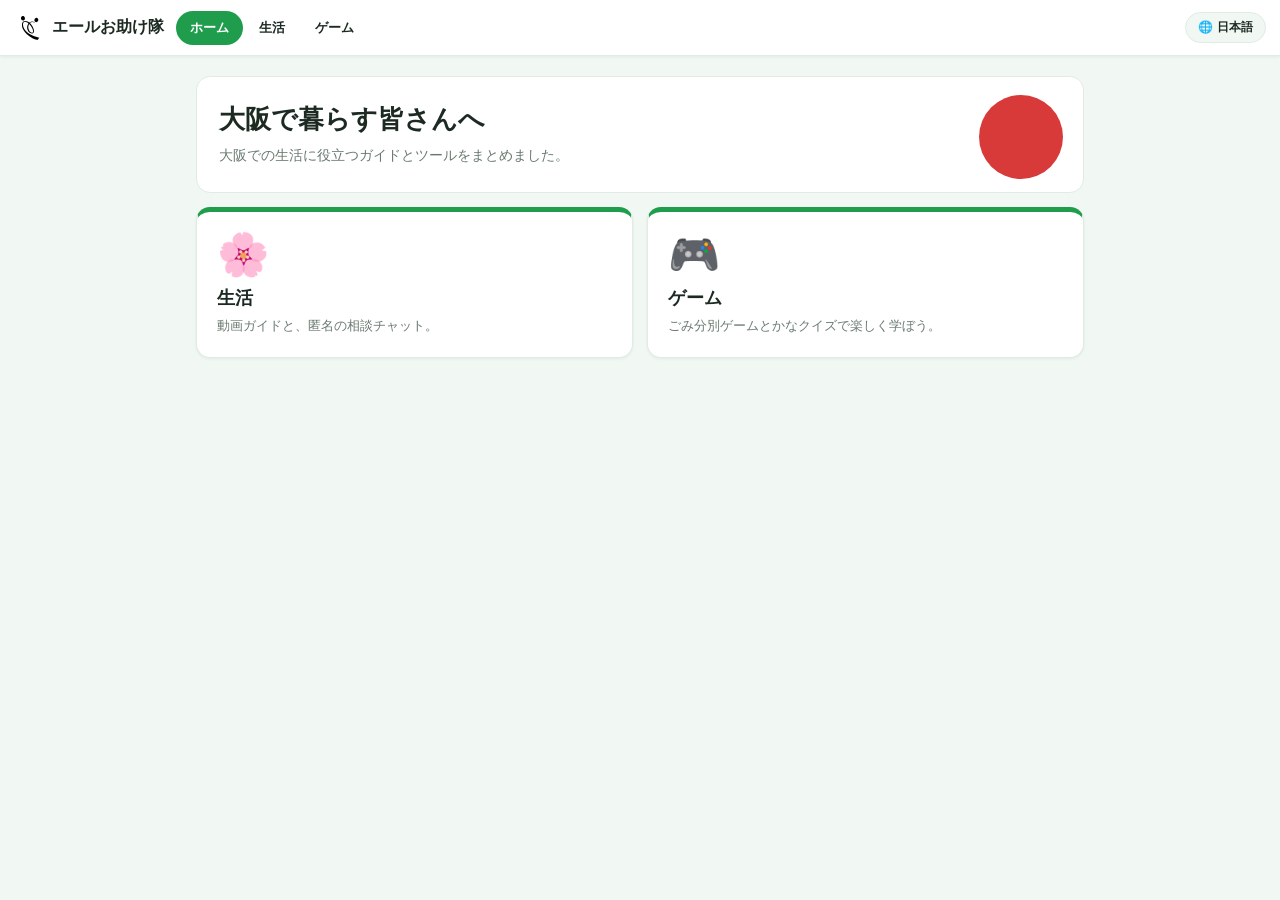
==== commit 854e42b1: "Remove EJU section; versus lobby uses Osaka picture code with inline one-page setup - Delete eju.htm" ====
--- a/index.html
+++ b/index.html
@@ -80,7 +80,6 @@
     <a href="index.html" class="nav-link" data-page="home"  data-nav="home">ホーム</a>
     <a href="daily.html" class="nav-link" data-page="daily" data-nav="daily">生活</a>
     <a href="games.html" class="nav-link" data-page="games" data-nav="games">ゲーム</a>
-    <a href="eju.html"   class="nav-link" data-page="eju"   data-nav="eju">EJU</a>
   </nav>
   <button class="site-lang-toggle" type="button">🌐 日本語</button>
 </header>
@@ -102,12 +101,6 @@
       <h3 id="catGamesT">ゲーム</h3>
       <p id="catGamesD">ごみ分別ゲームとかなクイズで楽しく学ぼう。</p>
     </a>
-    <a href="eju.html" class="cat-card soon">
-      <div class="cat-icon">📚</div>
-      <h3 id="catEjuT">EJU</h3>
-      <p id="catEjuD">日本留学試験の対策。近日公開。</p>
-      <span class="cat-badge" id="catEjuBadge">準備中</span>
-    </a>
   </section>
 
 </main>
@@ -119,28 +112,22 @@
   const HOME_I18N = {
     ja: { heroTitle:'大阪で暮らす皆さんへ', heroLead:'大阪での生活に役立つガイドとツールをまとめました。',
       catDailyT:'生活', catDailyD:'動画ガイドと、匿名の相談チャット。',
-      catGamesT:'ゲーム', catGamesD:'ごみ分別ゲームとかなクイズで楽しく学ぼう。',
-      catEjuT:'EJU', catEjuD:'日本留学試験の対策。近日公開。', catEjuBadge:'準備中' },
+      catGamesT:'ゲーム', catGamesD:'ごみ分別ゲームとかなクイズで楽しく学ぼう。' },
     en: { heroTitle:'Welcome to life in Osaka', heroLead:'Guides and tools to help with daily life in Osaka.',
       catDailyT:'Daily Life', catDailyD:'Video guides and an anonymous help chat.',
-      catGamesT:'Games', catGamesD:'Learn through the trash-sorting game and kana quiz.',
-      catEjuT:'EJU', catEjuD:'Exam prep for the EJU. Coming soon.', catEjuBadge:'Coming soon' },
+      catGamesT:'Games', catGamesD:'Learn through the trash-sorting game and kana quiz.' },
     zh: { heroTitle:'欢迎在大阪生活', heroLead:'为在大阪生活的人士整理的实用指南和工具。',
       catDailyT:'日常生活', catDailyD:'视频指南与匿名咨询聊天。',
-      catGamesT:'游戏', catGamesD:'通过垃圾分类游戏和假名测验快乐学习。',
-      catEjuT:'EJU', catEjuD:'日本留学考试备考。即将推出。', catEjuBadge:'敬请期待' },
+      catGamesT:'游戏', catGamesD:'通过垃圾分类游戏和假名测验快乐学习。' },
     ko: { heroTitle:'오사카에서의 생활을 응원합니다', heroLead:'오사카 생활에 도움이 되는 가이드와 도구 모음입니다.',
       catDailyT:'생활', catDailyD:'동영상 가이드와 익명 상담 채팅.',
-      catGamesT:'게임', catGamesD:'쓰레기 분리 게임과 가나 퀴즈로 즐겁게 배우기.',
-      catEjuT:'EJU', catEjuD:'일본 유학 시험 대비. 곧 공개.', catEjuBadge:'준비 중' },
+      catGamesT:'게임', catGamesD:'쓰레기 분리 게임과 가나 퀴즈로 즐겁게 배우기.' },
     my: { heroTitle:'အိုဆာကာတွင် နေထိုင်ကြသူများအတွက်', heroLead:'အိုဆာကာတွင် နေထိုင်ရာ၌ အသုံးဝင်သော လမ်းညွှန်များနှင့် ကိရိယာများ။',
       catDailyT:'နေ့စဉ်ဘဝ', catDailyD:'ဗီဒီယိုလမ်းညွှန်နှင့် အမည်ဝှက်အကူအညီ ချက်တင်။',
-      catGamesT:'ဂိမ်းများ', catGamesD:'အမှိုက်ခွဲခြားဂိမ်းနှင့် ကာနာပဟေဠိဖြင့် ပျော်ရွှင်စွာ လေ့လာပါ။',
-      catEjuT:'EJU', catEjuD:'EJU စာမေးပွဲ ပြင်ဆင်ရေး။ မကြာမီ ထွက်ရှိမည်။', catEjuBadge:'ပြင်ဆင်ဆဲ' },
+      catGamesT:'ဂိမ်းများ', catGamesD:'အမှိုက်ခွဲခြားဂိမ်းနှင့် ကာနာပဟေဠိဖြင့် ပျော်ရွှင်စွာ လေ့လာပါ။' },
     vi: { heroTitle:'Chào mừng đến với cuộc sống ở Osaka', heroLead:'Các hướng dẫn và công cụ giúp ích cho cuộc sống ở Osaka.',
       catDailyT:'Đời sống', catDailyD:'Video hướng dẫn và chat hỗ trợ ẩn danh.',
-      catGamesT:'Trò chơi', catGamesD:'Học qua trò chơi phân loại rác và trắc nghiệm kana.',
-      catEjuT:'EJU', catEjuD:'Ôn thi EJU. Sắp ra mắt.', catEjuBadge:'Sắp có' },
+      catGamesT:'Trò chơi', catGamesD:'Học qua trò chơi phân loại rác và trắc nghiệm kana.' },
   };
   function applyHome() {
     const L = HOME_I18N[getLang()] || HOME_I18N.ja;
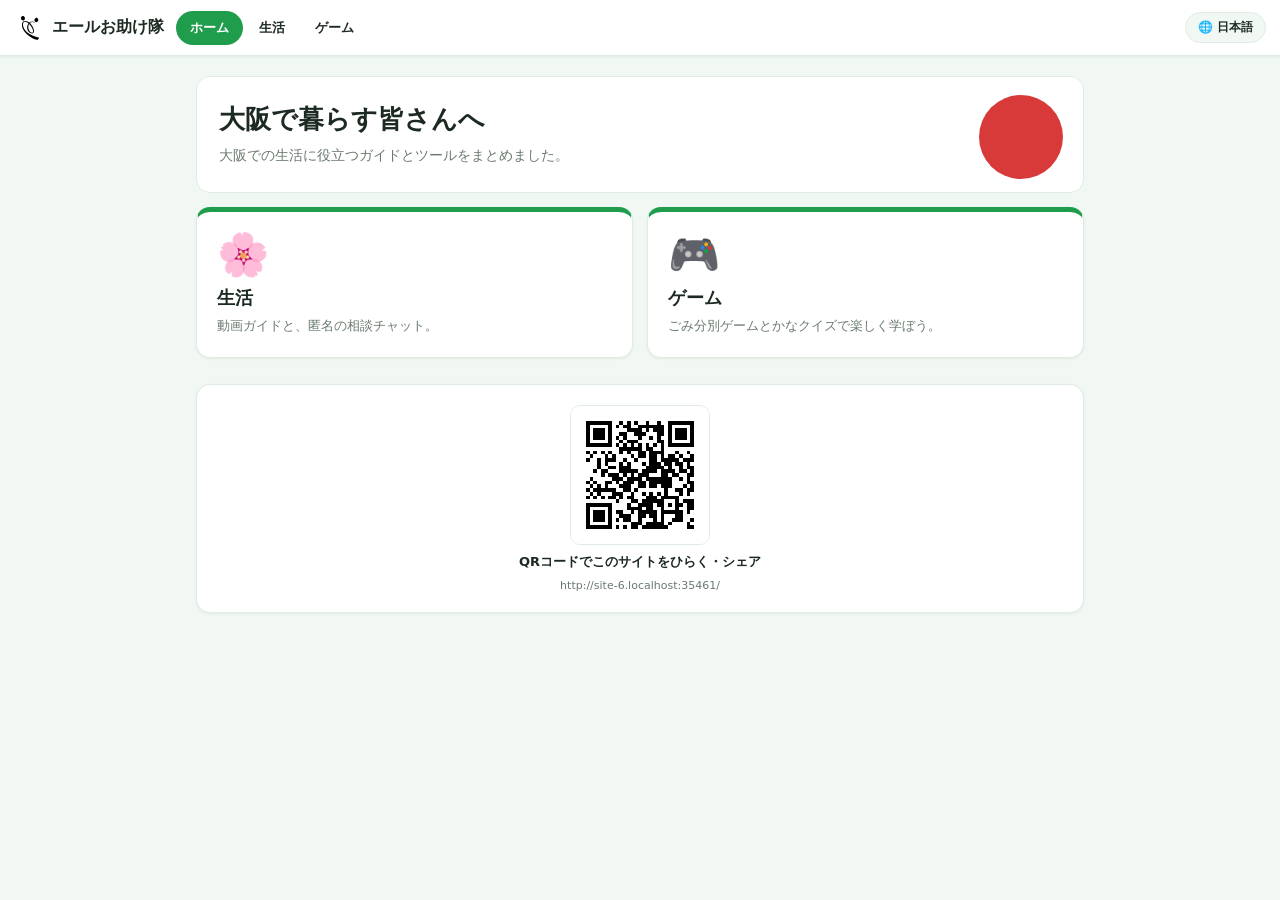
==== commit 26f70e20: "Home page: scan-to-open QR code for the site - qr.js: tiny dependency-free QR encoder (byte mode, EC" ====
--- a/index.html
+++ b/index.html
@@ -103,31 +103,45 @@
     </a>
   </section>
 
+  <!-- Scan-to-open QR (encodes this site's own URL at runtime) -->
+  <section class="qr-card">
+    <div class="qr-box" id="qrBox"></div>
+    <p class="qr-label" id="qrLabel">QRコードでこのサイトをひらく・シェア</p>
+    <p class="qr-url" id="qrUrl"></p>
+  </section>
+
 </main>
 
 <script src="common.js"></script>
+<script src="qr.js"></script>
 <script>
 (() => {
   'use strict';
   const HOME_I18N = {
     ja: { heroTitle:'大阪で暮らす皆さんへ', heroLead:'大阪での生活に役立つガイドとツールをまとめました。',
       catDailyT:'生活', catDailyD:'動画ガイドと、匿名の相談チャット。',
-      catGamesT:'ゲーム', catGamesD:'ごみ分別ゲームとかなクイズで楽しく学ぼう。' },
+      catGamesT:'ゲーム', catGamesD:'ごみ分別ゲームとかなクイズで楽しく学ぼう。',
+      qrLabel:'QRコードでこのサイトをひらく・シェア' },
     en: { heroTitle:'Welcome to life in Osaka', heroLead:'Guides and tools to help with daily life in Osaka.',
       catDailyT:'Daily Life', catDailyD:'Video guides and an anonymous help chat.',
-      catGamesT:'Games', catGamesD:'Learn through the trash-sorting game and kana quiz.' },
+      catGamesT:'Games', catGamesD:'Learn through the trash-sorting game and kana quiz.',
+      qrLabel:'Scan to open or share this site' },
     zh: { heroTitle:'欢迎在大阪生活', heroLead:'为在大阪生活的人士整理的实用指南和工具。',
       catDailyT:'日常生活', catDailyD:'视频指南与匿名咨询聊天。',
-      catGamesT:'游戏', catGamesD:'通过垃圾分类游戏和假名测验快乐学习。' },
+      catGamesT:'游戏', catGamesD:'通过垃圾分类游戏和假名测验快乐学习。',
+      qrLabel:'扫码打开或分享本网站' },
     ko: { heroTitle:'오사카에서의 생활을 응원합니다', heroLead:'오사카 생활에 도움이 되는 가이드와 도구 모음입니다.',
       catDailyT:'생활', catDailyD:'동영상 가이드와 익명 상담 채팅.',
-      catGamesT:'게임', catGamesD:'쓰레기 분리 게임과 가나 퀴즈로 즐겁게 배우기.' },
+      catGamesT:'게임', catGamesD:'쓰레기 분리 게임과 가나 퀴즈로 즐겁게 배우기.',
+      qrLabel:'QR코드로 이 사이트 열기·공유' },
     my: { heroTitle:'အိုဆာကာတွင် နေထိုင်ကြသူများအတွက်', heroLead:'အိုဆာကာတွင် နေထိုင်ရာ၌ အသုံးဝင်သော လမ်းညွှန်များနှင့် ကိရိယာများ။',
       catDailyT:'နေ့စဉ်ဘဝ', catDailyD:'ဗီဒီယိုလမ်းညွှန်နှင့် အမည်ဝှက်အကူအညီ ချက်တင်။',
-      catGamesT:'ဂိမ်းများ', catGamesD:'အမှိုက်ခွဲခြားဂိမ်းနှင့် ကာနာပဟေဠိဖြင့် ပျော်ရွှင်စွာ လေ့လာပါ။' },
+      catGamesT:'ဂိမ်းများ', catGamesD:'အမှိုက်ခွဲခြားဂိမ်းနှင့် ကာနာပဟေဠိဖြင့် ပျော်ရွှင်စွာ လေ့လာပါ။',
+      qrLabel:'ဤဆိုက်ကိုဖွင့်ရန်/မျှဝေရန် QR ကုဒ်ကို စကင်ဖတ်ပါ' },
     vi: { heroTitle:'Chào mừng đến với cuộc sống ở Osaka', heroLead:'Các hướng dẫn và công cụ giúp ích cho cuộc sống ở Osaka.',
       catDailyT:'Đời sống', catDailyD:'Video hướng dẫn và chat hỗ trợ ẩn danh.',
-      catGamesT:'Trò chơi', catGamesD:'Học qua trò chơi phân loại rác và trắc nghiệm kana.' },
+      catGamesT:'Trò chơi', catGamesD:'Học qua trò chơi phân loại rác và trắc nghiệm kana.',
+      qrLabel:'Quét mã QR để mở hoặc chia sẻ trang này' },
   };
   function applyHome() {
     const L = HOME_I18N[getLang()] || HOME_I18N.ja;
@@ -136,6 +150,15 @@
   function refresh() { applySiteHeader('home'); applyHome(); }
   refresh();
   setupLangToggle(refresh);
+
+  // QR code pointing at this site (whatever domain it is deployed on)
+  try {
+    const url = (location.origin && location.origin !== 'null')
+      ? location.origin + location.pathname.replace(/index\.html$/, '')
+      : location.href;
+    document.getElementById('qrBox').innerHTML = makeQrSvg(url, 140);
+    document.getElementById('qrUrl').textContent = url;
+  } catch (e) { console.warn('qr', e); }
 })();
 </script>
 </body>
--- a/styles.css
+++ b/styles.css
@@ -290,6 +290,210 @@
   border: 1px solid var(--c-line);
   box-shadow: none;
 }
+
+/* ================ Game setup panel (games.html) ================ */
+.game-setup {
+  margin-top: 14px;
+  padding: 18px 16px;
+  background: var(--c-panel);
+  border: 1px solid var(--c-line);
+  border-radius: 16px;
+  display: flex;
+  flex-direction: column;
+  align-items: center;
+  gap: 12px;
+  animation: setupIn 0.25s ease;
+}
+@keyframes setupIn {
+  from { opacity: 0; transform: translateY(-8px); }
+  to   { opacity: 1; transform: none; }
+}
+.game-setup .mode-row { display: flex; gap: 10px; flex-wrap: wrap; justify-content: center; }
+.game-setup .mode-btn { min-width: 130px; }
+.game-setup .mode-btn.active { outline: 2.5px solid var(--c-accent); outline-offset: 2px; }
+.game-setup .vs-setup {
+  display: flex;
+  flex-direction: column;
+  align-items: center;
+  gap: 10px;
+  width: 100%;
+  max-width: 300px;
+}
+.game-setup .vs-input {
+  width: 100%;
+  padding: 11px 14px;
+  border: 1px solid var(--c-line);
+  border-radius: 12px;
+  font-size: 15px;
+  font-family: inherit;
+  text-align: center;
+  background: #fff;
+}
+.game-setup .vs-input:focus { outline: 2px solid var(--c-accent); }
+.game-setup .vs-or { font-size: 12px; color: var(--c-muted); }
+.vs-code-slots { display: flex; gap: 7px; }
+.vs-code-slot {
+  width: 46px; height: 46px;
+  border: 1.5px dashed var(--c-line);
+  border-radius: 12px;
+  background: #fff;
+  display: flex; align-items: center; justify-content: center;
+  color: var(--c-line); font-size: 18px;
+}
+.vs-code-slot.filled { border-style: solid; border-color: var(--c-accent); }
+.vs-code-slot img { width: 38px; height: 38px; object-fit: contain; }
+.vs-keypad { display: flex; gap: 8px; align-items: center; }
+.vs-key {
+  width: 54px; height: 54px;
+  border: 1px solid var(--c-line);
+  border-radius: 13px;
+  background: #fff;
+  cursor: pointer;
+  padding: 6px;
+  transition: transform 0.07s ease, border-color 0.07s ease;
+}
+.vs-key:hover { border-color: var(--c-accent); }
+.vs-key:active { transform: scale(0.9); }
+.vs-key img { width: 100%; height: 100%; object-fit: contain; pointer-events: none; }
+.vs-key.vs-key-del { font-size: 20px; color: var(--c-muted); padding: 0; }
+.btn[disabled] { opacity: 0.45; cursor: default; }
+
+/* ================ Scan-to-open QR (home page) ================ */
+.qr-card {
+  margin-top: 26px;
+  padding: 20px 16px;
+  background: var(--c-panel);
+  border: 1px solid var(--c-line);
+  border-radius: var(--radius);
+  box-shadow: var(--shadow-sm);
+  display: flex;
+  flex-direction: column;
+  align-items: center;
+  gap: 8px;
+  text-align: center;
+}
+.qr-box svg {
+  display: block;
+  border: 1px solid var(--c-line);
+  border-radius: 10px;
+}
+.qr-label { font-size: 13px; font-weight: 700; }
+.qr-url { font-size: 11px; color: var(--c-muted); word-break: break-all; }
+
+/* ================ High scores + grades ================ */
+.grade-chip {
+  display: inline-flex;
+  align-items: center;
+  gap: 3px;
+  border-radius: 999px;
+  padding: 1px 9px;
+  font-size: 11.5px;
+  font-weight: 800;
+  border: 1px solid currentColor;
+  white-space: nowrap;
+}
+.grade-bronze { color: #a3652c; background: #faf1e6; }
+.grade-silver { color: #66727d; background: #f1f4f7; }
+.grade-gold   { color: #ad7d08; background: #fdf6e0; }
+.grade-jouzu  { color: #b0399f; background: #fdeefa; }
+
+.hs-row {
+  display: flex;
+  align-items: center;
+  justify-content: center;
+  gap: 10px;
+  flex-wrap: wrap;
+  font-size: 12.5px;
+  color: var(--c-muted);
+  margin: 4px 0;
+}
+.hs-row b { color: var(--c-text); }
+.hs-new { color: var(--c-red); font-weight: 800; }
+
+.hs-rewards-btn {
+  background: none;
+  border: none;
+  color: var(--c-muted);
+  font-size: 11.5px;
+  font-weight: 700;
+  cursor: pointer;
+  font-family: inherit;
+  padding: 3px 8px;
+  border-radius: 999px;
+}
+.hs-rewards-btn:hover { background: var(--c-bg); color: var(--c-text); }
+
+.hs-rewards { display: flex; flex-direction: column; gap: 6px; width: 100%; max-width: 320px; }
+.reward-row {
+  display: flex;
+  align-items: center;
+  gap: 8px;
+  font-size: 11.5px;
+  background: #fff;
+  border: 1px solid var(--c-line);
+  border-radius: 10px;
+  padding: 6px 10px;
+}
+.reward-row .grade-chip { flex-shrink: 0; }
+.reward-row .reward-req { color: var(--c-muted); font-weight: 700; flex-shrink: 0; min-width: 40px; }
+.reward-row .reward-name { flex: 1; text-align: left; }
+.reward-row .reward-soon {
+  flex-shrink: 0;
+  font-size: 10px;
+  font-weight: 700;
+  color: var(--c-muted);
+  background: var(--c-bg);
+  border: 1px solid var(--c-line);
+  border-radius: 999px;
+  padding: 1px 7px;
+}
+.reward-row.locked { opacity: 0.55; }
+
+/* ================ Versus lobby (game.html + kana.html) ================ */
+.vs-code-show {
+  background: #fff;
+  border: 1px solid var(--c-line);
+  border-radius: 12px;
+  padding: 10px 16px;
+  margin-bottom: 12px;
+  font-size: 13px;
+  color: var(--c-muted);
+  text-align: center;
+}
+.vs-code-imgs { display: flex; gap: 7px; justify-content: center; margin-top: 7px; }
+.vs-code-imgs img {
+  width: 46px; height: 46px;
+  object-fit: contain;
+  background: var(--c-panel);
+  border: 1.5px solid var(--c-accent);
+  border-radius: 12px;
+  padding: 4px;
+}
+.vs-players { display: flex; flex-direction: column; gap: 6px; margin-bottom: 12px; width: 100%; max-width: 280px; }
+.vs-player {
+  display: flex; align-items: center; justify-content: space-between;
+  gap: 8px; padding: 9px 14px; border-radius: 999px;
+  background: var(--c-panel); border: 1px solid var(--c-line);
+  font-size: 14px; font-weight: 700;
+}
+.vs-player .tag { font-size: 10px; font-weight: 700; color: var(--c-muted); }
+.vs-player.ready { border-color: var(--c-accent); background: var(--c-accent-soft); }
+.vs-player.empty { color: var(--c-muted); font-weight: 500; font-style: italic; }
+.vs-waiting { font-size: 13px; color: var(--c-muted); }
+.vs-status { font-size: 12px; min-height: 16px; }
+.vs-status.warn { color: var(--c-red); }
+#vsLobby { display: flex; flex-direction: column; align-items: center; width: 100%; }
+#vsBackBtn { margin-top: 12px; }
+
+.vs-result {
+  font-size: 22px;
+  font-weight: 800;
+  margin: 4px 0 8px;
+}
+.vs-result.win  { color: var(--c-accent); }
+.vs-result.lose { color: var(--c-red); }
+.vs-result.draw { color: var(--c-muted); }
+.vs-result .vs-sub { display: block; font-size: 12px; font-weight: 600; color: var(--c-muted); margin-top: 2px; }
 
 /* ================ Language pills (in-page) ================ */
 .lang-pills {
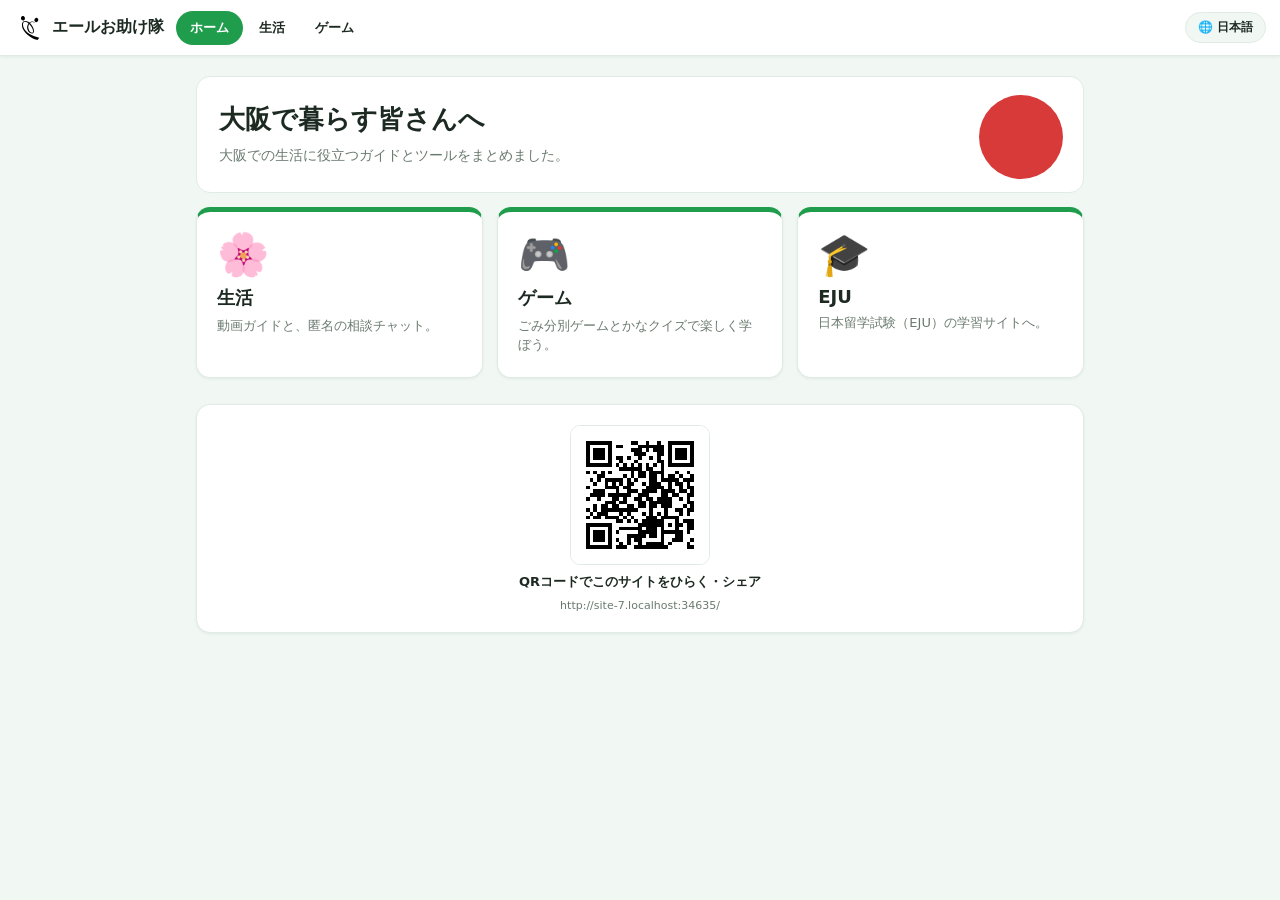
==== commit e5fd33e9: "Disable videos page for now; add EJU category linking to ejuhelp - daily.html: the videos card is a " ====
--- a/index.html
+++ b/index.html
@@ -101,6 +101,11 @@
       <h3 id="catGamesT">ゲーム</h3>
       <p id="catGamesD">ごみ分別ゲームとかなクイズで楽しく学ぼう。</p>
     </a>
+    <a href="https://ejuhelp.onrender.com/" class="cat-card">
+      <div class="cat-icon">🎓</div>
+      <h3 id="catEjuT">EJU</h3>
+      <p id="catEjuD">日本留学試験（EJU）の学習サイトへ。</p>
+    </a>
   </section>
 
   <!-- Scan-to-open QR (encodes this site's own URL at runtime) -->
@@ -121,27 +126,33 @@
     ja: { heroTitle:'大阪で暮らす皆さんへ', heroLead:'大阪での生活に役立つガイドとツールをまとめました。',
       catDailyT:'生活', catDailyD:'動画ガイドと、匿名の相談チャット。',
       catGamesT:'ゲーム', catGamesD:'ごみ分別ゲームとかなクイズで楽しく学ぼう。',
-      qrLabel:'QRコードでこのサイトをひらく・シェア' },
+      qrLabel:'QRコードでこのサイトをひらく・シェア',
+      catEjuT:'EJU', catEjuD:'日本留学試験（EJU）の学習サイトへ。' },
     en: { heroTitle:'Welcome to life in Osaka', heroLead:'Guides and tools to help with daily life in Osaka.',
       catDailyT:'Daily Life', catDailyD:'Video guides and an anonymous help chat.',
       catGamesT:'Games', catGamesD:'Learn through the trash-sorting game and kana quiz.',
-      qrLabel:'Scan to open or share this site' },
+      qrLabel:'Scan to open or share this site',
+      catEjuT:'EJU', catEjuD:'Study site for the EJU (Examination for Japanese University Admission).' },
     zh: { heroTitle:'欢迎在大阪生活', heroLead:'为在大阪生活的人士整理的实用指南和工具。',
       catDailyT:'日常生活', catDailyD:'视频指南与匿名咨询聊天。',
       catGamesT:'游戏', catGamesD:'通过垃圾分类游戏和假名测验快乐学习。',
-      qrLabel:'扫码打开或分享本网站' },
+      qrLabel:'扫码打开或分享本网站',
+      catEjuT:'EJU', catEjuD:'前往日本留学考试（EJU）学习网站。' },
     ko: { heroTitle:'오사카에서의 생활을 응원합니다', heroLead:'오사카 생활에 도움이 되는 가이드와 도구 모음입니다.',
       catDailyT:'생활', catDailyD:'동영상 가이드와 익명 상담 채팅.',
       catGamesT:'게임', catGamesD:'쓰레기 분리 게임과 가나 퀴즈로 즐겁게 배우기.',
-      qrLabel:'QR코드로 이 사이트 열기·공유' },
+      qrLabel:'QR코드로 이 사이트 열기·공유',
+      catEjuT:'EJU', catEjuD:'일본 유학 시험(EJU) 학습 사이트로 이동.' },
     my: { heroTitle:'အိုဆာကာတွင် နေထိုင်ကြသူများအတွက်', heroLead:'အိုဆာကာတွင် နေထိုင်ရာ၌ အသုံးဝင်သော လမ်းညွှန်များနှင့် ကိရိယာများ။',
       catDailyT:'နေ့စဉ်ဘဝ', catDailyD:'ဗီဒီယိုလမ်းညွှန်နှင့် အမည်ဝှက်အကူအညီ ချက်တင်။',
       catGamesT:'ဂိမ်းများ', catGamesD:'အမှိုက်ခွဲခြားဂိမ်းနှင့် ကာနာပဟေဠိဖြင့် ပျော်ရွှင်စွာ လေ့လာပါ။',
-      qrLabel:'ဤဆိုက်ကိုဖွင့်ရန်/မျှဝေရန် QR ကုဒ်ကို စကင်ဖတ်ပါ' },
+      qrLabel:'ဤဆိုက်ကိုဖွင့်ရန်/မျှဝေရန် QR ကုဒ်ကို စကင်ဖတ်ပါ',
+      catEjuT:'EJU', catEjuD:'EJU (ဂျပန်တက္ကသိုလ်ဝင်ခွင့်စာမေးပွဲ) လေ့လာရေးဆိုက်သို့။' },
     vi: { heroTitle:'Chào mừng đến với cuộc sống ở Osaka', heroLead:'Các hướng dẫn và công cụ giúp ích cho cuộc sống ở Osaka.',
       catDailyT:'Đời sống', catDailyD:'Video hướng dẫn và chat hỗ trợ ẩn danh.',
       catGamesT:'Trò chơi', catGamesD:'Học qua trò chơi phân loại rác và trắc nghiệm kana.',
-      qrLabel:'Quét mã QR để mở hoặc chia sẻ trang này' },
+      qrLabel:'Quét mã QR để mở hoặc chia sẻ trang này',
+      catEjuT:'EJU', catEjuD:'Đến trang học luyện thi EJU (kỳ thi du học Nhật Bản).' },
   };
   function applyHome() {
     const L = HOME_I18N[getLang()] || HOME_I18N.ja;
--- a/styles.css
+++ b/styles.css
@@ -213,6 +213,19 @@
 .feature-card:hover {
   transform: translateY(-3px);
   box-shadow: var(--shadow-md);
+}
+.feature-card.disabled { opacity: 0.65; cursor: default; }
+.feature-card.disabled:hover { transform: none; box-shadow: var(--shadow-sm); }
+.soon-badge {
+  align-self: flex-start;
+  font-size: 11px;
+  font-weight: 700;
+  color: var(--c-red);
+  background: var(--c-red-soft);
+  border: 1px solid #f3c9c9;
+  border-radius: 999px;
+  padding: 2px 10px;
+  margin-top: 4px;
 }
 .feature-card .feature-icon {
   font-size: 38px;
